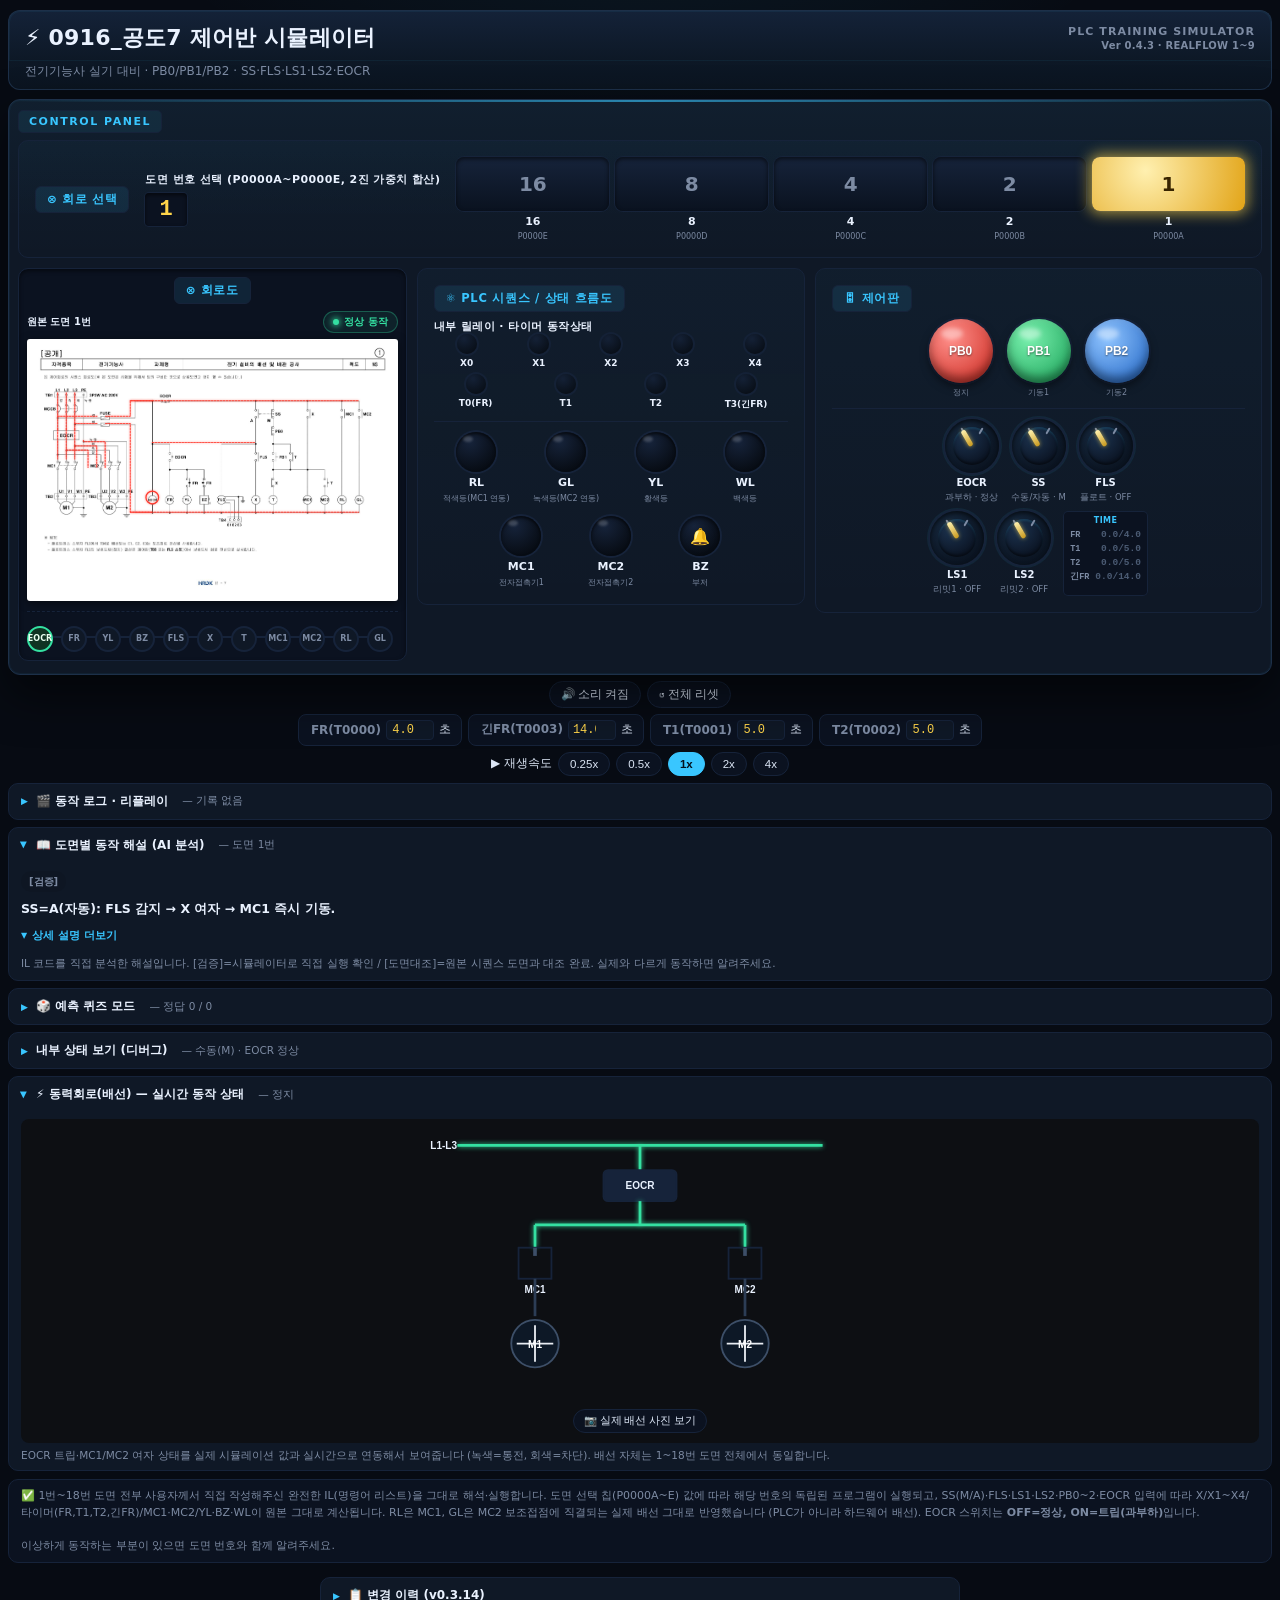
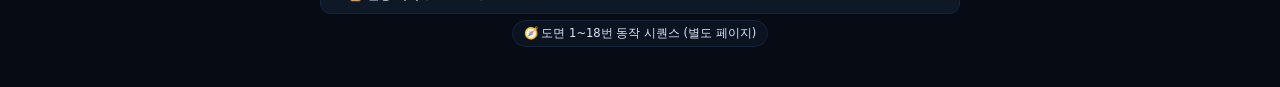
==== index.html @ d1098401 "Add files via upload" ====
<!DOCTYPE html>
<html lang="ko">
<head>
<meta charset="UTF-8">
<meta name="viewport" content="width=device-width, initial-scale=1.0, minimum-scale=0.5, maximum-scale=3, user-scalable=yes">
<title>0916_공도7 PLC 제어반 시뮬레이터</title>
<link rel="stylesheet" href="css/style.css">

</head>
<body>

<div class="header-bar">
<h1>⚡ 0916_공도7 제어반 시뮬레이터
  <span class="hdr-badge-wrap">
    <span class="hdr-badge-title">PLC TRAINING SIMULATOR</span>
    <span class="hdr-badge-ver">Ver 0.4.3 · REALFLOW 1~9</span>
  </span>
</h1>
</div>
<div class="sub">전기기능사 실기 대비 · PB0/PB1/PB2 · SS·FLS·LS1·LS2·EOCR</div>

<div class="board">

  <div class="row">
    <div class="panel-title">CONTROL&nbsp;PANEL</div>
    <div></div>
  </div>

  <div class="board-grid" id="boardGrid">

    <div class="diagram-flex" id="diagramFlex">

      <div class="rail-left" id="railLeft">
        <div class="btn-block" id="btnBlock"></div>

        <div class="rail-right" id="railRight">
          <div class="switch-block" id="switchBlock">
            <div class="switch-row switch-row-center" id="switchRowTop"></div>
            <div class="switch-row" id="switchRowMiddle"></div>
          </div>
        </div>
      </div>

      <div class="diagram-select">
        <div class="diagram-title">
          <span>도면 번호 선택 (P0000A~P0000E, 2진 가중치 합산)</span>
          <span class="diagram-readout" id="diagramReadout">0</span>
        </div>
        <div class="chip-row" id="chipRow"></div>
      </div>

      <div class="diagram-image-wrap" id="diagramImageWrap">
        <div class="diagram-image-title">
          <span id="diagramImageTitle">도면 미리보기</span>
          <span class="run-status-badge" id="runStatusBadge">
            <span class="run-status-dot"></span>정상 동작
          </span>
        </div>
        <div class="diagram-image-stage" id="diagramImageStage">
          <img id="diagramImage" class="diagram-image" alt="선택된 도면 원본" />
          <svg id="diagramOverlay" class="diagram-overlay" viewBox="0 0 1754 1240" preserveAspectRatio="none"></svg>
        </div>
        <div class="diagram-image-empty" id="diagramImageEmpty">도면 번호를 선택하면(1~18) 원본 회로도가 여기 표시됩니다.</div>
        <div class="diagram-live-row" id="diagramLiveRow"></div>
      </div>

    </div>

    <div class="internal-block">
      <div class="diagram-title"><span>내부 릴레이 · 타이머 동작상태</span></div>
      <div class="internal-row" id="relayRow"></div>
      <div class="internal-row" id="timerRow" style="margin-top:6px;"></div>
      <div class="lamp-block" id="lampBlock"></div>
    </div>

  </div>

</div>

<div class="toolbar">
  <button class="tool-btn" id="soundBtn">🔊 소리 켜짐</button>
  <button class="tool-btn" id="resetBtn">↺ 전체 리셋</button>
</div>
<div class="toolbar timer-set-row" style="margin-top:6px;">
  <label class="timer-set-label">
    <span>FR(T0000)</span><input type="number" id="frSetInput" min="0.2" max="99.8" step="0.1" value="4.0">초
  </label>
  <label class="timer-set-label">
    <span>긴FR(T0003)</span><input type="number" id="longFrSetInput" min="0.2" max="99.8" step="0.1" value="14.0">초
  </label>
  <label class="timer-set-label">
    <span>T1(T0001)</span><input type="number" id="t1SetInput" min="0.1" max="99.9" step="0.1" value="5.0">초
  </label>
  <label class="timer-set-label">
    <span>T2(T0002)</span><input type="number" id="t2SetInput" min="0.1" max="99.9" step="0.1" value="5.0">초
  </label>
</div>
<div class="toolbar" style="margin-top:6px;">
  <span style="font-size:12px;display:flex;align-items:center;">▶ 재생속도</span>
  <button class="tool-btn speed-btn" data-speed="0.25">0.25x</button>
  <button class="tool-btn speed-btn" data-speed="0.5">0.5x</button>
  <button class="tool-btn speed-btn active" data-speed="1">1x</button>
  <button class="tool-btn speed-btn" data-speed="2">2x</button>
  <button class="tool-btn speed-btn" data-speed="4">4x</button>
</div>


<details class="status">
  <summary>🎬 동작 로그 · 리플레이<span class="details-summary-state" id="logStateSpan"></span></summary>
  <div style="margin-top:6px;">
    <div id="actionLogList" style="max-height:160px;overflow-y:auto;font-family:monospace;font-size:11px;line-height:1.6;background:rgba(0,0,0,.05);border-radius:6px;padding:6px 8px;"></div>
    <div style="display:flex;gap:8px;margin-top:6px;flex-wrap:wrap;">
      <button class="tool-btn" id="replayBtn">▶ 재생</button>
      <button class="tool-btn" id="clearLogBtn">🗑 로그 지우기</button>
    </div>
    <div style="font-size:10.5px;color:var(--muted);margin-top:6px;">스위치·버튼·도면칩 조작을 시간 순서대로 기록합니다. 전체 리셋 시 자동으로 초기화됩니다.</div>
  </div>
</details>

<details class="status" open>
  <summary>📖 도면별 동작 해설 (AI 분석)<span class="details-summary-state" id="aiStateSpan"></span></summary>
  <div style="margin-top:6px;font-size:12.5px;line-height:1.7;">
    <div id="explainTag" style="display:inline-block;font-size:10px;font-weight:800;padding:2px 8px;border-radius:10px;background:rgba(0,0,0,.08);color:var(--muted);margin-bottom:6px;"></div>
    <div id="explainSummary" style="font-weight:700;color:var(--label);margin-bottom:4px;"></div>
    <details id="explainDetailToggle" style="margin-top:2px;">
      <summary style="cursor:pointer;font-size:11px;color:var(--accent);font-weight:700;">상세 설명 더보기</summary>
      <ul id="explainList" style="margin:6px 0 0;padding-left:18px;"></ul>
    </details>
    <div id="explainEmpty" style="color:var(--muted);">도면 번호를 선택하면(1~18) 해설이 여기 표시됩니다.</div>
    <div style="font-size:10.5px;color:var(--muted);margin-top:6px;">
      IL 코드를 직접 분석한 해설입니다. [검증]=시뮬레이터로 직접 실행 확인 / [도면대조]=원본 시퀀스 도면과 대조 완료. 실제와 다르게 동작하면 알려주세요.
    </div>
  </div>
</details>

<details class="status">
  <summary>🎲 예측 퀴즈 모드<span class="details-summary-state" id="quizStateSpan"></span></summary>
  <div style="margin-top:6px;font-size:12.5px;line-height:1.6;">
    <div id="quizQuestion" style="min-height:40px;">"🎲 새 문제" 버튼을 눌러 시작하세요. (먼저 도면 번호를 선택해주세요)</div>
    <div style="display:flex;gap:8px;margin-top:6px;flex-wrap:wrap;">
      <button class="tool-btn" id="quizAnswerOn" style="display:none;">ON이 된다</button>
      <button class="tool-btn" id="quizAnswerOff" style="display:none;">OFF다</button>
    </div>
    <div id="quizResult" style="margin-top:6px;font-weight:800;"></div>
    <div style="display:flex;justify-content:space-between;align-items:center;margin-top:10px;flex-wrap:wrap;gap:8px;">
      <button class="tool-btn" id="quizNewBtn">🎲 새 문제</button>
      <div id="quizScore" style="font-size:12px;color:var(--muted);">정답 0 / 0</div>
    </div>
    <div style="font-size:10.5px;color:var(--muted);margin-top:6px;">
      정답은 제가 미리 정해두지 않아요 — 예측을 고르면 실제로 그 입력을 조작하고, 실제 IL 로직이 계산한 결과로 그대로 채점합니다.
    </div>
  </div>
</details>

<details class="status">
  <summary>내부 상태 보기 (디버그)<span class="details-summary-state" id="debugStateSpan"></span></summary>
  <div class="status-grid" id="statusGrid"></div>
</details>

<details class="status" open>
  <summary>⚡ 동력회로(배선) — 실시간 동작 상태<span class="details-summary-state" id="powerStateSpan"></span></summary>
  <div style="margin-top:6px;">
    <div style="background:#0d0f13;border-radius:8px;padding:10px 4px;">
      <svg viewBox="0 0 460 300" class="power-circuit-svg" xmlns="http://www.w3.org/2000/svg">
        <line x1="30" y1="18" x2="430" y2="18" class="pc-wire pc-energized" id="pcMain"/>
        <text x="15" y="22" class="pc-lbl" text-anchor="start">L1-L3</text>

        <line x1="230" y1="18" x2="230" y2="45" class="pc-wire pc-energized" id="pcWireToEocr"/>
        <rect x="190" y="45" width="80" height="34" rx="5" class="pc-eocr-box" id="pcEocrBox"/>
        <text x="230" y="66" class="pc-lbl pc-eocr-lbl" id="pcEocrLbl">EOCR</text>

        <line x1="230" y1="79" x2="230" y2="105" class="pc-wire" id="pcWireEocrOut"/>
        <line x1="115" y1="105" x2="345" y2="105" class="pc-wire" id="pcSplitBus"/>
        <line x1="115" y1="105" x2="115" y2="130" class="pc-wire" id="pcMc1Feed"/>
        <line x1="345" y1="105" x2="345" y2="130" class="pc-wire" id="pcMc2Feed"/>

        <g>
          <rect x="97" y="130" class="pc-contact-frame" width="36" height="34"/>
          <line x1="115" y1="130" x2="115" y2="139" class="pc-blade" id="pcMc1Blade"/>
        </g>
        <text x="115" y="180" class="pc-lbl">MC1</text>
        <line x1="115" y1="164" x2="115" y2="205" class="pc-wire" id="pcMc1Out"/>

        <g>
          <rect x="327" y="130" class="pc-contact-frame" width="36" height="34"/>
          <line x1="345" y1="130" x2="345" y2="139" class="pc-blade" id="pcMc2Blade"/>
        </g>
        <text x="345" y="180" class="pc-lbl">MC2</text>
        <line x1="345" y1="164" x2="345" y2="205" class="pc-wire" id="pcMc2Out"/>

        <circle cx="115" cy="235" r="26" class="pc-motor-body" id="pcM1Body"/>
        <g class="pc-motor-fan" id="pcM1Fan" style="transform-origin:115px 235px;">
          <line x1="115" y1="215" x2="115" y2="255" stroke="#e8ecf1" stroke-width="2"/>
          <line x1="95" y1="235" x2="135" y2="235" stroke="#e8ecf1" stroke-width="2"/>
        </g>
        <text x="115" y="240" class="pc-lbl" style="fill:#fff;">M1</text>

        <circle cx="345" cy="235" r="26" class="pc-motor-body" id="pcM2Body"/>
        <g class="pc-motor-fan" id="pcM2Fan" style="transform-origin:345px 235px;">
          <line x1="345" y1="215" x2="345" y2="255" stroke="#e8ecf1" stroke-width="2"/>
          <line x1="325" y1="235" x2="365" y2="235" stroke="#e8ecf1" stroke-width="2"/>
        </g>
        <text x="345" y="240" class="pc-lbl" style="fill:#fff;">M2</text>
      </svg>
      <div style="text-align:center;margin-top:6px;">
        <button class="tool-btn" id="togglePowerPhotoBtn" style="font-size:10.5px;padding:4px 10px;">📷 실제 배선 사진 보기</button>
      </div>
      <div id="powerPhotoWrap" style="display:none;text-align:center;margin-top:10px;">
        <img src="assets/power-photo.jpg" alt="동력회로 참고 이미지" style="max-width:100%;height:auto;border-radius:6px;cursor:zoom-in;" onclick="document.getElementById('lightboxImg').src=this.src;document.getElementById('lightbox').classList.add('open');">
      </div>
    </div>
    <div style="font-size:10.5px;color:var(--muted);margin-top:6px;">EOCR 트립·MC1/MC2 여자 상태를 실제 시뮬레이션 값과 실시간으로 연동해서 보여줍니다 (녹색=통전, 회색=차단). 배선 자체는 1~18번 도면 전체에서 동일합니다.</div>
  </div>
</details>

<div class="note">
  ✅ 1번~18번 도면 전부 사용자께서 직접 작성해주신 완전한 IL(명령어 리스트)을 그대로 해석·실행합니다.
  도면 선택 칩(P0000A~E) 값에 따라 해당 번호의 독립된 프로그램이 실행되고, SS(M/A)·FLS·LS1·LS2·PB0~2·EOCR
  입력에 따라 X/X1~X4/타이머(FR,T1,T2,긴FR)/MC1·MC2/YL·BZ·WL이 원본 그대로 계산됩니다. RL은 MC1, GL은 MC2
  보조접점에 직결되는 실제 배선 그대로 반영했습니다 (PLC가 아니라 하드웨어 배선). EOCR 스위치는 <b>OFF=정상, ON=트립(과부하)</b>입니다.<br><br>
  이상하게 동작하는 부분이 있으면 도면 번호와 함께 알려주세요.
</div>

<details class="status" style="max-width:640px;margin:14px auto 0;">
  <summary>📋 변경 이력 (v0.3.14)</summary>
  <div style="font-size:12px;line-height:1.7;margin-top:6px;">
    <!-- ⚠️ 버전 규칙: 업데이트할 때마다 반드시 0.0.1씩만 증가시킬 것. 0.1.0 단위로 올리지 말 것 (사용자 지정 규칙, 2025-09-18 확정). -->
    <div style="color:var(--muted);font-size:10.5px;margin-bottom:6px;">※ 버전은 업데이트마다 0.0.1씩 증가합니다.</div>
    <b>v0.3.14</b> — 🔧 원본 도면 재대조 수정: 주회로 MC2 3상 입력/출력 좌표를 실제 MC2 주접점 위치로 이동하고 PE를 상선에서 분리. TB1→M1/M2 보호도체(PE)를 항상 표시되는 녹색 오버레이로 추가. 도면 1 보조회로의 잘못된 EOCR 중간 가로 통전 및 A/FLS 장거리 일괄 통전을 제거하고 접점 구간별 표시로 분리<br>
    <b>v0.3.13</b> — 🧭 원본 도면 1번 배선 재대조: FUSE 상·하단 제어전원 경로를 FUSE 전/후 두 구간으로 분리해 원본 배선 형태를 그대로 표시. EOCR 전원측 중간 분기에서 자동(A)·FLS 가지로 이어지는 실제 가로 배선을 추가. 주회로 MC1 위치는 유지하고 MC2 입력 3상 교차배선의 끝점을 MC2 주접점 단자까지 연장하여 짧게 끊겨 보이던 오버레이 수정. 접지선(PE)은 후속 전체 도면 공통 녹색 오버레이 적용을 위한 기준 경로 점검<br>
    <b>v0.3.12</b> — 🔧 원본 도면 기준 통전 표시 재정비: 2~18번 보조회로에서 하단 공통선과 좌측 귀환선을 상시 통전으로 칠하던 처리를 제거하고 실제 부하가 하나 이상 여자될 때만 귀환 전류를 표시하도록 변경. 중간 수평 분기는 양 끝 회로 상태가 모두 성립할 때만 표시하는 보수적 판정을 유지하여 A/M·접점 사이의 비접속 구간으로 빨간선이 번지는 현상을 추가 억제. 원본 JPG 검출 좌표를 그대로 사용하여 검은 배선 중심과 오버레이 정렬 유지<br>
    <b>v0.3.11</b> — 🧭 도면 통전 오버레이 전면 재검토: 1~18번 원본 회로도 JPG의 검은 배선 좌표를 기준으로 주회로·보조회로 오버레이 정렬을 다시 점검하고, 2~18번 보조회로의 중간 수평선을 기존 “구간 안의 출력 하나라도 ON이면 전체 점등” 방식에서 “양 끝 실제 분기 상태가 모두 성립할 때만 점등”하는 방식으로 변경. 이로써 A/M처럼 서로 다른 가지 사이, 열린 접점 너머, 인접 출력 때문에 관계없는 검은선까지 빨갛게 이어지는 현상을 억제. 전류 애니메이션 점선도 원본 검은선 중심을 확인하기 쉽도록 간격 조정<br>
    <b>v0.3.10</b> — ⚡ 도면 통전 오버레이 수정: 2번 도면에서 이미지 선 검출 결과를 출력 상태와 단순 연결하면서 SS의 A(자동)·M(수동) 사이 비통전 구간까지 빨간선이 켜지던 오류 수정. A/M 분리 구간은 도면별 비접속 예외로 처리하여 해당 구간에 전류 애니메이션이 표시되지 않도록 변경<br>
    <b>v0.3.9</b> — 🐛 긴급 버그 수정: v0.3.8에서 DIAGRAM_ROW_LABELS를 스크립트 뒷부분에서 선언해, 도면 선택 시 "Cannot access before initialization" 오류로 전체 렌더 루프가 멈춰 스위치·버튼을 눌러도 화면이 전혀 안 바뀌던 문제 수정(선언 위치를 앞으로 이동). 실제 헤드리스 크롬으로 클릭까지 재현해 정상 동작 확인 완료. 실시간 상태 행에 전선처럼 이어지는 연결선 추가<br>
    <b>v0.3.8</b> — 원본 도면 이미지 바로 아래에 그 도면의 하단 라벨(EOCR·FR·YL·BZ·MC1... 등) 순서 그대로 실시간 상태 동그라미 행 추가(18개 도면 전부 직접 열어서 라벨 순서 확인 후 반영). 아울러 사용자가 주신 원본 IL 전체(678줄)를 자동 파싱해 저장된 데이터와 대조 검증 완료(16개 도면 100% 일치, 4·7번은 이전에 고친 자기리셋 버그 수정이 유지되고 있음을 확인)<br>
    <b>v0.3.7</b> — 🎲 예측 퀴즈 모드 추가: 정답을 미리 정해두지 않고, 예측을 고르면 실제로 그 입력을 조작해서 IL 로직이 계산한 결과 그대로 채점<br>
    <b>v0.3.6</b> — 동작 로그·리플레이 기능 추가(조작 이력 기록 후 그대로 재생), 재생속도 조절(0.25x~4x) 추가, EOCR 트립·MC1/MC2 여자 상태와 실시간 연동되는 동력회로 SVG 애니메이션 추가(실제 배선 사진도 토글로 확인 가능), 도면별 동작 해설(AI가 IL 코드를 분석) 추가, FR/T1/T2 설정값·소리 설정을 새로고침해도 유지되도록 저장(전체 리셋으로는 초기화되지 않음)<br>
    <b>v0.3.5</b> — 사용자가 제공한 도면 1~18번 원본 회로도(A4 스캔본)를 패널 내장, 도면 번호 선택 시 해당 원본 이미지가 자동으로 표시됨(클릭 시 확대보기) · EOCR 스위치 옆에 T0~T3 타이머 경과/설정 시간 미니 표시판 추가 · 스위치 배치를 윗줄(EOCR·SS·FLS)/아랫줄(LS1·LS2) 2단으로 재배치<br>
    <b>v0.3.4</b> — 내부 릴레이(X0~X4)·타이머(T0~T3) 동작상태 표시등 추가 (전원 인가(코일 여자) 시 초록/주황 점등)<br>
    <b>v0.3.3</b> — 사용자 수정본 반영: 3번(트립조건 반전 오타)·4·7번(자기리셋이 엉뚱한 타이머를 보던 문제)·13번(LS2+PB1 자기유지 안 되던 버그)·15번(WL 출력 누락)·17번(PB0 누락) 수정, 16번은 순시접점 대신 한시접점으로 확정<br>
    <b>v0.3.2</b> — FR/긴FR 자기 리셋(반복) 구문 누락 수정 → 1번 등 트립 경보가 한 번만 울리고 멈추던 문제 해결, 이제 트립 지속 시 계속 반복 점멸<br>
    <b>v0.3.1</b> — 1~18번 도면 전체를 사용자가 직접 작성한 완전한 IL로 전면 재구성 (기존의 복잡한 이중 구조를 걷어내고 18개 독립 프로그램으로 통일, 16번 도면 순시/한시 접점 구분 반영)<br>
    <b>v0.2.4</b> — 부저(BZ)가 짧게 한 번만 삑 하던 걸, 켜져 있는 동안 계속 울리는 지속음으로 변경<br>
    <b>v0.2.3</b> — 모든 효과음을 필터링된 노이즈 기반으로 재설계 (사인/사각파 삑삑거림 → 자연스러운 클릭·철컥·통 소리)<br>
    <b>v0.2.2</b> — PB0·PB1·PB2 버튼 눌림 소리, 도면 선택 칩 클릭 소리 추가<br>
    <b>v0.2.1</b> — 셀렉터 스위치 5개에 딸깍 소리, MC1·MC2에 전자접촉기 철컥 소리 추가<br>
    <b>v0.2.0</b> — 디자인 전면 개편: 실제 산업용 제어반 느낌(브러시드 메탈 외장, 코너 리벳, 크롬 스위치, 3D 눌림 버튼, 유리 렌즈 램프)으로 변경<br>
    <b>v0.1.9</b> — 패널 내장 시퀀스 섹션을 제거하고, 별도 페이지로 연결하는 링크 버튼으로 교체<br>
    <b>v0.1.8</b> — 실제 도면 사진(2~11,14,15번) 대조하여 동작 시퀀스 문서 업데이트 (MC1·MC2 상호 인터록 반영)<br>
    <b>v0.1.7</b> — 도면 1~18번 동작 시퀀스 설명을 패널 하단 접이식 섹션으로 삽입<br>
    <b>v0.1.6</b> — 하단 변경 이력(버전) 접이식 섹션 추가<br>
    <b>v0.1.5</b> — 17·18번 도면 PB0(정지) 미반영 버그 수정 (LS1/LS2 자기유지 중에도 PB0 눌러도 안 끊기던 문제)<br>
    <b>v0.1.4</b> — PB0·PB1·PB2 버튼을 누르고 있어야 ON인 모멘터리 방식 → 한 번 누르면 ON, 다시 누르면 OFF인 토글 방식으로 변경<br>
    <b>v0.1.3</b> — FR(T0000) 전체주기 사용자 설정 기능 추가 (입력한 값을 자동으로 반/반 분배, 홀수 초도 정확히 반씩)<br>
    <b>v0.1.2</b> — T1(T0001)·T2(T0002) 설정시간(초) 사용자 입력 기능 추가<br>
    <b>v0.1.1</b> — 18번 도면에 WL = T1 OR T2(한시, 병렬구조) 추가<br>
    <b>v0.1.0</b> — 도면 번호 선택기 유효 표시 범위를 1~15 → 1~18로 확장<br>
    <b>v0.0.9</b> — 12·13·16·17·18번 도면 신규 추가, MPUSH/MLOAD/MPOP(분기점 저장·재사용) 명령어 지원, 12·13번 WL을 순시(타이머 동작 중 즉시 ON)로 수정<br>
    <b>v0.0.8</b> — AND&gt;/AND&gt;= 비교식이 "구간(하한~상한) 비교"였음을 발견, 범위 비교 방식으로 전면 수정 → BZ/YL이 겹치지 않고 정확히 번갈아 점등<br>
    <b>v0.0.7</b> — FR/긴FR 비교식을 절반-프리셋 기준으로 임시 수정 (리셋 순간만 반짝이던 문제 완화, v0.0.8에서 근본 수정)<br>
    <b>v0.0.6</b> — 원본 IL이 타이머를 물리주소(T0000)와 태그명(FR)으로 혼용 참조하던 버그 발견 및 별칭(alias) 처리로 수정<br>
    <b>v0.0.5</b> — 추측 로직을 걷어내고 실제 XG5000 명령어(IL, plc.txt) 1281줄을 그대로 해석·실행하는 인터프리터로 전면 교체<br>
    <b>v0.0.4</b> — EOCR 트립 시 근거 없이 넣었던 RL/BZ 강제 점등 로직 제거 (실제로는 전원 차단처럼 전체 소자)<br>
    <b>v0.0.3</b> — SS를 M(수동)/A(자동)으로 반영, 전기기능사 표준 SS·FLS·FR 교번운전 회로 참고해 자동/수동 시퀀스 구현<br>
    <b>v0.0.2</b> — 도면 번호 선택 칩(P0000A~E, 2진 가중치 십육·팔·사·이·일) 추가<br>
    <b>v0.0.1</b> — 최초 버전: 셀렉터 스위치 5개(SS·FLS·LS1·LS2·EOCR), PB버튼 3개, 램프(RL·GL·YL·WL·BZ·MC1·MC2) 기본 패널 구성
  </div>
</details>

<div class="toolbar" style="margin-top:6px;">
  <a href="https://claude.ai/artifact/GGK2g6zE1HTEvP7VJaeW62" target="_blank" class="tool-btn" style="text-decoration:none;">🧭 도면 1~18번 동작 시퀀스 (별도 페이지)</a>
</div>

<div class="lightbox" id="lightbox">
  <img id="lightboxImg" src="" alt="도면 확대보기">
</div>

<script src="js/plc-data.js"></script>
<script src="js/diagram-images.js"></script>
<script src="js/simulator.js"></script>
</body>
</html>
---- css/style.css ----
:root{
    --bg:#070b13;
    --page-fg:#dce6f5;
    --panel:#0f1826;
    --panel-2:#0b1220;
    --border:#1d3049;
    --border-soft:#16233a;
    --accent:#39c6ff;
    --accent-2:#22d3ee;
    --accent-dim:#1b4a63;
    --yellow:#ffd54a;
    --green:#34e0a1;
    --red:#ff5d6c;
    --blue:#5aa9ff;
    --amber:#ffb454;
    --muted:#7d8ba3;
    --label:#eaf2ff;
    --card-fg:#dce6f5;
    --glow:rgba(57,198,255,.35);
  }
  @media (prefers-color-scheme: light){
    :root:not([data-theme="dark"]){
      /* still dark HUD even in light system mode, this UI is inherently dark */
    }
  }
  *{box-sizing:border-box;}
  html{ overflow-x:hidden; }
  body{
    overflow-x:hidden;
    max-width:100vw;
    margin:0;
    background:
      radial-gradient(ellipse 900px 500px at 50% -10%, rgba(57,198,255,.10), transparent 60%),
      var(--bg);
    color:var(--page-fg);
    font-family:"Segoe UI","Pretendard","Malgun Gothic",system-ui,sans-serif;
    padding:10px 8px 40px;
  }
  h1{
    font-size:22px;
    text-align:left;
    margin:0;
    font-weight:800;
    color:var(--label);
    letter-spacing:.01em;
    display:flex;
    align-items:center;
    gap:10px;
  }
  h1 .hdr-badge-wrap{
    margin-left:auto;
    text-align:right;
    display:flex;
    flex-direction:column;
    align-items:flex-end;
    gap:2px;
  }
  h1 .hdr-badge-title{
    font-size:11px; font-weight:800; letter-spacing:.1em; color:var(--muted);
  }
  h1 .hdr-badge-ver{ font-size:10px; color:var(--muted); }
  h1 .hdr-badge-status{
    font-size:10.5px; font-weight:800; color:var(--green); display:flex; align-items:center; gap:5px;
  }
  h1 .hdr-badge-status::before{
    content:""; width:7px; height:7px; border-radius:50%; background:var(--green);
    box-shadow:0 0 6px 1px rgba(52,224,161,.9);
    display:inline-block;
  }
  .header-bar{
    max-width:1500px;
    margin:0 auto;
    background:linear-gradient(180deg, #142238, #0d1826);
    border:1px solid var(--border);
    border-bottom:none;
    border-radius:12px 12px 0 0;
    padding:12px 16px 8px;
    box-shadow:0 0 0 1px rgba(57,198,255,.06) inset;
  }
  @media (max-width:600px){
    h1{ font-size:15px; gap:6px; flex-wrap:wrap; }
    .header-bar{ padding:8px 10px 6px; }
    h1 .hdr-badge-title{ font-size:9px; }
    h1 .hdr-badge-ver{ font-size:8.5px; }
  }
  .sub{
    text-align:left;
    color:var(--muted);
    font-size:12px;
    margin:0 auto 9px;
    max-width:1500px;
    background:linear-gradient(180deg, #0d1826, #0b1420);
    border:1px solid var(--border);
    border-top:none;
    border-radius:0 0 12px 12px;
    padding:2px 16px 9px;
  }
  /* ---------- Outer board (HUD frame) ---------- */
  .board{
    max-width:1500px;
    margin:0 auto;
    background:
      linear-gradient(180deg, rgba(57,198,255,.04), transparent 120px),
      var(--panel);
    border:1px solid var(--border);
    border-radius:12px;
    box-shadow:
      0 20px 45px rgba(0,0,0,.55),
      0 0 0 1px rgba(57,198,255,.05) inset;
    padding:10px 9px 13px;
    position:relative;
    overflow:hidden;
  }
  .board::before{
    content:"";
    position:absolute; left:0; right:0; top:0; height:2px;
    background:linear-gradient(90deg, transparent, var(--accent), transparent);
    opacity:.6;
  }
  .row{
    display:flex;
    justify-content:space-between;
    align-items:flex-start;
    gap:8px;
    position:relative;
    z-index:1;
    margin-bottom:7px;
  }
  .panel-title{
    color:var(--accent);
    font-size:11px;
    font-weight:800;
    letter-spacing:.14em;
    padding:4px 10px;
    background:rgba(57,198,255,.08);
    border:1px solid var(--border-soft);
    border-radius:5px;
  }
  /* ---------- 3-column HUD grid ---------- */
  .board-grid{
    display:grid;
    grid-template-columns: 1fr 1fr 1.15fr;
    gap:10px;
    align-items:start;
    position:relative; z-index:1;
  }
  .diagram-flex{
    display:contents;
  }
  /* display:contents 안의 자식은 브라우저에 따라 board-grid의 align-items:start를
     제대로 상속받지 못하고 stretch되는 버그가 있어 개별적으로 명시함 */
  .rail-left, .diagram-select, .diagram-image-wrap, .internal-block{
    align-self:start;
  }
  .diagram-select{ grid-column:1 / -1; grid-row:1; min-width:0; }
  .diagram-image-wrap{ grid-column:1; grid-row:2; }
  .internal-block{ grid-column:2; grid-row:2; }
  .rail-left{ grid-column:3; grid-row:2; }
  /* rail-right·lamp-block은 이제 rail-left 안에 중첩되어 별도 grid 배치가 필요 없음 */

  .diagram-select::before,
  .internal-block::before,
  .rail-left::before,
  .diagram-image-wrap::before{
    display:inline-block;
    font-size:11.5px; font-weight:800; letter-spacing:.06em;
    color:var(--accent);
    margin-bottom:7px;
    padding:5px 11px;
    border-radius:6px;
    background:rgba(57,198,255,.10);
    border:1px solid var(--border-soft);
  }
  .diagram-select::before{ content:"⊗  회로 선택"; }
  .diagram-image-wrap::before{ content:"⊗  회로도"; }
  .internal-block::before{ content:"⚛  PLC 시퀀스 / 상태 흐름도"; }
  .rail-left::before{ content:"🎛  제어판"; }


  /* ---------- Cards ---------- */
  .diagram-select, .internal-block, .rail-left,
  .diagram-image-wrap, .lamp-block{
    min-width:0;
  }
  .diagram-select, .internal-block, .rail-left{
    background:linear-gradient(180deg, rgba(57,198,255,.03), transparent);
    border:1px solid var(--border-soft);
    border-radius:10px;
    padding:8px;
  }
  .rail-right{ margin-top:10px; padding-top:10px; border-top:1px solid var(--border-soft); min-width:0; }

  /* ---------- Selector switches ---------- */
  .switch-block{
    display:flex;
    flex-direction:column;
    gap:7px;
  }
  .switch-row{
    display:flex;
    justify-content:center;
    gap:11px;
    flex-wrap:wrap;
  }
  .switch-row-center{ justify-content:center; }
  .switch-unit{
    display:flex; flex-direction:column; align-items:center; gap:4px;
    width:56px;
  }
  .switch-knob-wrap{
    width:48px; height:48px;
    border-radius:50%;
    background:radial-gradient(circle at 35% 30%, #16283e, #0a1320 75%);
    box-shadow:
      0 0 0 2px var(--border-soft),
      0 0 0 3px rgba(57,198,255,.08),
      inset 0 2px 4px rgba(0,0,0,.6);
    display:flex; align-items:center; justify-content:center;
    cursor:pointer;
    position:relative;
    touch-action:manipulation;
    user-select:none;
    transition:box-shadow .15s;
  }
  .switch-knob-wrap::before{
    content:"";
    position:absolute; inset:8px;
    border-radius:50%;
    background:radial-gradient(circle at 35% 28%, #1c3350, #0c1626 70%);
    box-shadow:inset 0 -2px 3px rgba(0,0,0,.5), inset 0 2px 2px rgba(57,198,255,.15);
  }
  .switch-tick{
    position:absolute;
    width:2px; height:7px;
    background:var(--muted);
    border-radius:1px;
    z-index:2;
  }
  .tick-off{ transform: rotate(-30deg) translateY(-18px); }
  .tick-on{ transform: rotate(30deg) translateY(-18px); }
  .switch-lever{
    width:5px; height:18px;
    background:linear-gradient(#fff2b0,#c99a1e);
    border-radius:3px;
    transform-origin:bottom center;
    transform:translateY(-9px) rotate(-30deg);
    transition:transform .15s ease, background .15s;
    box-shadow:0 0 4px rgba(255,213,74,.6);
    position:relative; z-index:3;
  }
  .switch-unit[data-on="true"] .switch-lever{
    transform:translateY(-9px) rotate(30deg);
    background:linear-gradient(#baffe0,#22d3a1);
    box-shadow:0 0 8px rgba(52,224,161,.8);
  }
  .switch-unit[data-on="true"] .switch-knob-wrap{
    box-shadow:
      0 0 0 2px var(--border-soft),
      0 0 14px 2px rgba(52,224,161,.55),
      inset 0 2px 4px rgba(0,0,0,.6);
  }
  .switch-label{ font-size:10px; font-weight:800; color:var(--label); }
  .switch-state{ font-size:8.5px; color:var(--muted); text-align:center; }

  /* ---------- Timer mini panel ---------- */
  .timer-mini-panel{
    display:flex; flex-direction:column; gap:3px;
    background:var(--panel-2); border-radius:5px; padding:5px 7px 6px;
    box-shadow:inset 0 0 0 1px var(--border-soft);
    min-width:70px;
  }
  .timer-mini-title{
    font-size:8px; font-weight:800; letter-spacing:.05em;
    color:var(--accent);
    text-align:center; margin-bottom:1px;
  }
  .timer-mini-row{
    display:flex; justify-content:space-between; align-items:baseline; gap:6px;
    font-family:"Consolas",monospace; font-size:9.5px; font-weight:800;
    color:#4b5b73;
  }
  .timer-mini-row .tm-label{ color:var(--muted); font-family:inherit; font-weight:800; font-size:8.5px; }
  .timer-mini-row .tm-val{ color:inherit; }
  .timer-mini-row.active{ color:var(--yellow); }
  .timer-mini-row.active .tm-label{ color:var(--label); }

  /* ---------- Lamps ---------- */
  .lamp-block{
    display:flex;
    flex-wrap:wrap;
    justify-content:center;
    gap:12px 6px;
    margin-top:10px;
    padding-top:10px;
    border-top:1px solid var(--border-soft);
  }
  .lamp-unit{ display:flex; flex-direction:column; align-items:center; gap:4px; flex:0 0 calc(25% - 5px); min-width:44px; }
  .lamp{
    width:34px; height:34px;
    border-radius:50%;
    background:radial-gradient(circle at 35% 25%, #16233a, #070c14 75%);
    box-shadow:
      0 0 0 2px var(--border-soft),
      inset 0 2px 3px rgba(0,0,0,.6);
    transition:all .12s ease;
    position:relative;
  }
  .lamp::after{
    content:"";
    position:absolute; top:4px; left:7px; width:10px; height:6px;
    border-radius:50%;
    background:rgba(255,255,255,.5);
    filter:blur(1px);
    opacity:.35;
    transition:opacity .12s;
  }
  .lamp.on::after{ opacity:1; }
  .lamp.red.on{ background:radial-gradient(circle at 35% 30%,#ff9a94,#d5261a); box-shadow:0 0 13px 3px rgba(255,71,71,.6), 0 0 0 2px var(--border-soft);}
  .lamp.green.on{ background:radial-gradient(circle at 35% 30%,#a4ffca,#12a35a); box-shadow:0 0 13px 3px rgba(52,224,161,.6), 0 0 0 2px var(--border-soft);}
  .lamp.yellow.on{ background:radial-gradient(circle at 35% 30%,#fff2a8,#d1a010); box-shadow:0 0 13px 3px rgba(255,213,74,.65), 0 0 0 2px var(--border-soft);}
  .lamp.white.on{ background:radial-gradient(circle at 35% 30%,#ffffff,#c9d6e6); box-shadow:0 0 13px 3px rgba(255,255,255,.6), 0 0 0 2px var(--border-soft);}
  .lamp.blue.on{ background:radial-gradient(circle at 35% 30%,#b7dcff,#1560c9); box-shadow:0 0 13px 3px rgba(90,169,255,.6), 0 0 0 2px var(--border-soft);}
  .lamp.amber.on{ background:radial-gradient(circle at 35% 30%,#ffd58a,#d97a12); box-shadow:0 0 13px 3px rgba(255,180,84,.6), 0 0 0 2px var(--border-soft);}
  .lamp-name{ font-size:10px; font-weight:800; color:var(--label); }
  .lamp-desc{ font-size:8px; color:var(--muted); text-align:center; }

  /* buzzer icon */
  .buzzer{
    width:34px;height:34px;border-radius:50%;
    display:flex;align-items:center;justify-content:center;
    background:radial-gradient(circle at 35% 25%, #16233a, #070c14 75%);
    box-shadow:0 0 0 2px var(--border-soft), inset 0 2px 4px rgba(0,0,0,.6);
    font-size:16px; transition:all .12s;
  }
  .buzzer.on{
    background:radial-gradient(circle at 35% 30%,#ffd58a,#d97a12);
    box-shadow:0 0 13px 3px rgba(255,180,84,.65), 0 0 0 2px var(--border-soft);
    animation:pulse .3s infinite alternate;
  }
  @keyframes pulse{ from{transform:scale(1);} to{transform:scale(1.08);} }

  /* ---------- Buttons ---------- */
  .btn-block{
    display:flex;
    justify-content:center;
    gap:14px;
    flex-wrap:wrap;
  }
  .btn-unit{ display:flex; flex-direction:column; align-items:center; gap:4px; }
  .pbtn{
    width:54px;height:54px;border-radius:50%;
    border:none;
    cursor:pointer;
    touch-action:manipulation;
    background-color:#16233a;
    box-shadow:
      0 4px 8px rgba(0,0,0,.5),
      0 0 0 2px var(--border-soft),
      inset 0 3px 5px rgba(255,255,255,.08),
      inset 0 -6px 8px rgba(0,0,0,.4);
    transition:transform .05s, box-shadow .05s;
    font-weight:800; color:#fff; font-size:11px;
    text-shadow:0 1px 2px rgba(0,0,0,.5);
    position:relative;
  }
  .pbtn::after{
    content:"";
    position:absolute; top:14%; left:20%; width:34%; height:18%;
    border-radius:50%;
    background:rgba(255,255,255,.4);
    filter:blur(2px);
    pointer-events:none;
  }
  .pbtn:active, .pbtn.pressed{
    transform:translateY(3px);
    box-shadow:
      0 2px 3px rgba(0,0,0,.5),
      0 0 0 2px var(--border-soft),
      inset 0 3px 6px rgba(0,0,0,.5);
  }
  .pbtn.pb0{ background-image:radial-gradient(circle at 35% 30%,#ff8f8a,#c8241a); }
  .pbtn.pb1{ background-image:radial-gradient(circle at 35% 30%,#79f0ae,#149c52); }
  .pbtn.pb2{ background-image:radial-gradient(circle at 35% 30%,#8fc4ff,#1a5fc0); }
  .btn-label{ font-size:10px; font-weight:800; color:var(--label); }
  .btn-desc{ font-size:8px; color:var(--muted); }

  /* status / debug */
  details.status{
    max-width:1500px; margin:7px auto 0;
    background:var(--panel); color:var(--card-fg);
    border:1px solid var(--border-soft);
    border-radius:10px; padding:7px 12px;
    font-size:12px;
  }
  details.status summary{
    cursor:pointer; font-weight:700; color:var(--label);
    list-style:none; display:flex; align-items:center; gap:8px;
    padding:2px 0;
  }
  details.status summary::-webkit-details-marker{ display:none; }
  details.status summary::before{
    content:"▶";
    font-size:9px; color:var(--accent);
    transition:transform .18s ease;
    display:inline-block;
  }
  details.status[open] summary::before{ transform:rotate(90deg); }
  details.status[open] summary{ margin-bottom:2px; }
  #explainDetailToggle > summary{
    list-style:none; display:inline-flex; align-items:center; gap:5px;
  }
  #explainDetailToggle > summary::-webkit-details-marker{ display:none; }
  #explainDetailToggle > summary::before{
    content:"▶"; font-size:8px; transition:transform .18s ease; display:inline-block;
  }
  #explainDetailToggle[open] > summary::before{ transform:rotate(90deg); }
  .status-grid{
    display:grid; grid-template-columns:repeat(2,1fr);
    gap:4px 12px; margin-top:6px;
  }
  .status-grid div{ display:flex; justify-content:space-between; font-family:"Consolas",monospace; font-size:11px; color:var(--card-fg);}
  .toolbar{
    max-width:1500px;margin:6px auto 0;display:flex;justify-content:center;gap:6px;flex-wrap:wrap;
  }
  .tool-btn{
    font-size:11.5px; padding:5px 11px; border-radius:20px; border:1px solid var(--border-soft);
    background:var(--panel-2); color:var(--page-fg); cursor:pointer;
  }
  .speed-btn.active{
    background:var(--accent); color:#04101c; border-color:var(--accent); font-weight:800;
  }
  .board.replaying .switch-unit, .board.replaying .pbtn, .board.replaying .chip{
    pointer-events:none; opacity:.55;
  }
  details.status > .details-content{
    display:block;
    overflow:hidden;
    max-height:0;
    opacity:0;
    transition:max-height .28s ease, opacity .2s ease, margin-top .28s ease;
  }
  details.status[open] > .details-content{
    max-height:4000px;
    opacity:1;
    margin-top:8px;
  }
  .details-summary-state{
    margin-left:6px; font-weight:400; color:var(--muted); font-size:10.5px;
  }
  .note{
    max-width:1500px;margin:8px auto 0;font-size:11px;color:var(--muted);line-height:1.5;text-align:left;
    background:var(--panel-2); border:1px solid var(--border-soft); border-radius:10px; padding:8px 12px;
  }
  .timer-set-row{ row-gap:8px; }
  .timer-set-label{
    font-size:11.5px; display:inline-flex; align-items:center; gap:5px;
    background:var(--panel-2); border:1px solid var(--border-soft);
    border-radius:8px; padding:5px 10px 5px 12px; color:var(--page-fg);
  }
  .timer-set-label span{ font-weight:700; color:var(--muted); white-space:nowrap; }
  .timer-set-label input{
    width:48px; text-align:right; font-family:"Consolas",monospace; font-size:12px;
    background:var(--panel); border:1px solid var(--border-soft); border-radius:4px;
    color:var(--yellow); padding:2px 4px;
  }
  @media (min-width:901px){
    .timer-set-label{ font-size:12px; }
  }
  /* ---------- 도면 번호 선택 (binary weighted) — top of 회로도 column ---------- */
  .diagram-block{
    position:relative; z-index:1;
  }
  .diagram-block-main{
    margin-top:0;
  }
  .diagram-title{
    color:var(--label);
    font-size:11px; font-weight:800; letter-spacing:.04em;
    margin-bottom:6px; display:flex; justify-content:space-between; align-items:baseline;
  }
  .diagram-readout{
    font-family:"Consolas",monospace; font-size:18px; font-weight:800; color:var(--yellow);
    background:var(--panel-2); padding:2px 10px; border-radius:4px;
    box-shadow:inset 0 2px 4px rgba(0,0,0,.6), 0 0 0 1px var(--border-soft);
  }
  .diagram-readout.invalid{ color:var(--red); }
  .chip-row{ display:flex; justify-content:space-between; gap:6px; flex-wrap:wrap; margin-bottom:7px; }
  .chip-unit{ display:flex; flex-direction:column; align-items:center; gap:4px; flex:1; min-width:50px; }
  .chip{
    width:100%; height:38px; border-radius:5px;
    background:linear-gradient(180deg,#16233a,#0a121f);
    box-shadow:inset 0 2px 4px rgba(0,0,0,.6), 0 0 0 1px var(--border-soft);
    display:flex; align-items:center; justify-content:center;
    font-weight:800; font-size:14px; color:var(--muted);
    cursor:pointer; user-select:none; touch-action:manipulation;
    transition:all .1s;
  }
  .chip.on{
    background:radial-gradient(circle at 35% 25%, #fff0b0, #e2a417);
    color:#382400;
    box-shadow:0 0 14px 3px rgba(255,213,74,.6), 0 0 0 1px var(--border-soft);
  }
  .chip-name{ font-size:9.5px; font-weight:800; color:var(--label); }
  .chip-addr{ font-size:8px; color:var(--muted); }
  /* ---------- 실시간 동력회로 SVG ---------- */
  .pc-wire{ stroke:#2c3d55; stroke-width:3; fill:none; transition:stroke .2s; }
  .pc-wire.pc-energized{ stroke:var(--green); filter:drop-shadow(0 0 3px var(--green)); }
  .pc-blade{ stroke:#3d4f68; stroke-width:4; transition:all .15s ease; }
  .pc-blade.pc-closed{ stroke:var(--green); filter:drop-shadow(0 0 3px var(--green)); }
  .pc-contact-frame{ stroke:var(--border-soft); stroke-width:2; fill:none; }
  .pc-motor-body{ fill:#0d1826; stroke:#3d4f68; stroke-width:2; transition:fill .2s, stroke .2s; }
  .pc-motor-body.pc-energized{ fill:#0f3322; stroke:var(--green); }
  .pc-motor-fan.pc-spinning{ animation:pc-spin .6s linear infinite; }
  @keyframes pc-spin{ to{ transform:rotate(360deg); } }
  .pc-lbl{ font:11px sans-serif; fill:var(--label); text-anchor:middle; font-weight:700; }
  .pc-eocr-box{ fill:#16233a; stroke:var(--border-soft); stroke-width:2; transition:fill .2s, stroke .2s; }
  .pc-eocr-box.pc-tripped{ fill:#4a1620; stroke:var(--red); }
  .pc-eocr-lbl.pc-tripped{ fill:#ff9a94; }
  /* ---------- 원본 도면 이미지 뷰어 ---------- */
  .diagram-image-wrap{
    background:var(--panel-2);
    border:1px solid var(--border-soft);
    border-radius:10px;
    padding:8px;
    box-shadow:inset 0 2px 4px rgba(0,0,0,.5);
    text-align:center;
  }
  .diagram-image-title{
    font-size:10px; font-weight:800; color:var(--label);
    margin-bottom:6px; text-align:left;
    display:flex; align-items:center; justify-content:space-between; gap:8px; flex-wrap:wrap;
  }
  .run-status-badge{
    display:inline-flex; align-items:center; gap:5px;
    font-size:10px; font-weight:800; color:var(--green);
    background:rgba(52,224,161,.08);
    border:1px solid rgba(52,224,161,.3);
    border-radius:20px;
    padding:3px 9px;
  }
  .run-status-dot{
    width:6px; height:6px; border-radius:50%; background:var(--green);
    box-shadow:0 0 6px 1px rgba(52,224,161,.9);
    display:inline-block;
  }
  .power-circuit-svg{ width:100%; max-width:420px; display:block; margin:0 auto; transition:max-width .2s ease; }
  .run-status-badge.trip{
    color:var(--red);
    background:rgba(255,93,108,.1);
    border-color:rgba(255,93,108,.4);
  }
  .run-status-badge.trip .run-status-dot{
    background:var(--red);
    box-shadow:0 0 6px 1px rgba(255,93,108,.9);
    animation:pulse .4s infinite alternate;
  }
  .diagram-image-stage{ position:relative; display:inline-block; max-width:100%; }
  .diagram-image{
    display:none;
    max-width:100%; height:auto; vertical-align:top;
    border-radius:3px;
    background:#fff;
    cursor:zoom-in;
    box-shadow:0 2px 8px rgba(0,0,0,.5);
  }
  .diagram-image.show{ display:inline-block; }
  .diagram-overlay{
    position:absolute; inset:0; width:100%; height:100%;
    pointer-events:none; display:none;
  }
  .diagram-overlay.show{ display:block; }
  .diagram-overlay .rail{ stroke:#c9ccd1; stroke-width:5; opacity:0; }
  .diagram-overlay .rail.on{
     stroke:#ff3b30; stroke-width:3; opacity:.9; 
     stroke-dasharray:8 6; animation:dOverlayFlow .65s linear infinite;
     filter:
        drop-shadow(0 0 2px rgba(255,59,48,.9)) 
        drop-shadow(0 0 5px rgba(255,59,48,.45));
    }
  .diagram-overlay .wire{ fill:none; stroke:#ff3b30; stroke-width:3; stroke-linecap:round; opacity:0; }
  .diagram-overlay .wire.on{
    opacity:1;

    /* 짧은 전류 입자 */
    stroke-dasharray:8 6;

    /* 실제 흐르는 느낌 */
    animation:dOverlayFlow .65s linear infinite;

    /* 약한 발광 */
    filter:
        drop-shadow(0 0 2px rgba(255,59,48,.95)) 
        drop-shadow(0 0 5px rgba(255,59,48,.55));
  }
  @keyframes dOverlayFlow{ from{stroke-dashoffset:0;} to{stroke-dashoffset:-20;} }
  .diagram-overlay .coil-ring{ fill:none; stroke:#c9ccd1; stroke-width:0; opacity:0; }
  .diagram-overlay .coil-ring.on{ stroke:#ff3b30; stroke-width:6; opacity:1; filter: drop-shadow(0 0 6px rgba(255,59,48,.55)); }
  .diagram-overlay .fr-contact{ stroke:#9aa1ab; stroke-width:4; stroke-linecap:round; opacity:.55; }
  .diagram-overlay .fr-contact.on{ stroke:#ff3b30; stroke-width:6; opacity:1; filter: drop-shadow(0 0 6px rgba(255,59,48,.55)); }
  .diagram-image-empty{
    font-size:11px; color:var(--muted); padding:18px 8px;
  }
  .diagram-image-empty.hide{ display:none; }
  .diagram-live-row{
    display:none;
    margin-top:10px; padding-top:10px;
    border-top:1px dashed var(--border-soft);
    overflow-x:auto; white-space:nowrap;
    -webkit-overflow-scrolling:touch;
  }
  .diagram-live-row.show{ display:flex; gap:8px; position:relative; padding-top:14px; }
  .diagram-live-row.show::before{
    content:''; position:absolute; left:14px; right:14px; top:24px; height:2px;
    background:var(--border-soft); z-index:0;
  }
  .dlr-unit{ display:inline-flex; flex-direction:column; align-items:center; gap:4px; flex:0 0 auto; position:relative; z-index:1; }
  .dlr-dot{
    width:26px; height:26px; border-radius:50%;
    border:2px solid var(--border-soft); background:var(--panel);
    display:flex; align-items:center; justify-content:center;
    font-size:8px; font-weight:800; color:var(--muted);
    transition:all .2s;
  }
  .dlr-dot.on{ border-color:var(--green); background:#0f3322; color:#eafff0; }
  .dlr-dot.trip{ border-color:var(--red); background:#4a1620; color:#ffd9d4; }
  .dlr-label{ font-size:8px; color:var(--muted); font-weight:700; }
  /* 확대보기 라이트박스 */
  .lightbox{
    display:none;
    position:fixed; inset:0; z-index:999;
    background:rgba(0,0,0,.88);
    align-items:center; justify-content:center;
    padding:16px;
    cursor:zoom-out;
  }
  .lightbox.open{ display:flex; }
  .lightbox img{
    max-width:100%; max-height:100%;
    border-radius:4px;
    box-shadow:0 10px 40px rgba(0,0,0,.6);
  }
  /* ---------- 내부 릴레이/타이머 표시등 ---------- */
  .internal-row{ display:flex; justify-content:space-between; gap:6px; flex-wrap:wrap; }
  .relay-unit{ display:flex; flex-direction:column; align-items:center; gap:4px; flex:1; min-width:38px; }
  .relay-led{
    width:20px; height:20px; border-radius:50%;
    background:radial-gradient(circle at 35% 25%, #16233a, #070c14 75%);
    box-shadow:0 0 0 2px var(--border-soft);
    transition:all .15s;
    opacity:.75;
  }
  .relay-led.on{
    opacity:1;
    background:radial-gradient(circle at 35% 30%,#a4ffca,#149c52);
    box-shadow:0 0 11px 3px rgba(52,224,161,.6), 0 0 0 2px rgba(52,224,161,.55);
  }
  .relay-led.timer-led.on{
    background:radial-gradient(circle at 35% 30%,#ffd58a,#d97a12);
    box-shadow:0 0 11px 3px rgba(255,180,84,.6), 0 0 0 2px rgba(255,180,84,.55);
  }
  .relay-name{ font-size:9px; font-weight:800; color:var(--label); }

  /* ---------- 반응형 오버라이드 (베이스 규칙 뒤에 위치해야 우선 적용됨) ---------- */
  @media (min-width:901px){
    .diagram-select{ display:flex; align-items:center; gap:16px; flex-wrap:wrap; }
    .diagram-select::before{ margin-bottom:0; flex:0 0 auto; }
    .diagram-title{ flex:0 0 auto; flex-direction:column; align-items:flex-start; gap:6px; min-width:170px; margin-bottom:0; }
    .chip-row{ flex:1 1 320px; min-width:0; margin-bottom:0; }
    .chip{ height:54px; font-size:20px; border-radius:8px; min-width:0; }
    .chip-unit{ min-width:40px; }
    .chip-name{ font-size:11px; }
    .diagram-readout{ font-size:22px; padding:4px 14px; }
    .diagram-select, .internal-block, .rail-left{ padding:16px; }
    .pbtn{ width:64px; height:64px; font-size:12px; }
    .switch-knob-wrap{ width:54px; height:54px; }
    .lamp, .buzzer{ width:40px; height:40px; }
    .lamp-name{ font-size:11px; }
  }
  @media (max-width:840px) and (orientation:portrait){
    .board-grid{ grid-template-columns:1fr; }
    .diagram-select{ grid-column:1; grid-row:1; }
    .internal-block{ grid-column:1; grid-row:2; }
    .diagram-image-wrap{ grid-column:1; grid-row:3; }
    .rail-left{ grid-column:1; grid-row:4; }
  }
  @media (orientation:landscape) and (max-height:600px){
    .board{ padding:10px 10px 14px; }
    .board-grid{ grid-template-columns: 1.35fr 1fr; gap:10px; }
    .diagram-select{ grid-column:1; grid-row:1; display:block; }
    .diagram-select .diagram-title{ flex-direction:row; min-width:0; margin-bottom:8px; }
    .internal-block{ grid-column:2; grid-row:1; }
    .diagram-image-wrap{ grid-column:1; grid-row:2 / span 3; }
    .rail-left{ grid-column:2; grid-row:2; }
    .diagram-select, .internal-block, .rail-left{ padding:9px; }
    .diagram-select::before, .internal-block::before, .rail-left::before, .diagram-image-wrap::before{
      font-size:10px; margin-bottom:6px; padding:4px 9px;
    }
    .pbtn{ width:48px; height:48px; font-size:10px; }
    .switch-knob-wrap{ width:42px; height:42px; }
    .lamp, .buzzer{ width:30px; height:30px; }
    .chip{ height:36px; font-size:14px; }
    .diagram-readout{ font-size:16px; padding:3px 10px; }
    .btn-block{ gap:10px; }
    .switch-row{ gap:8px; }
    .run-status-badge{ font-size:9px; padding:2px 7px; }
    .power-circuit-svg{ max-width:640px; }
  }
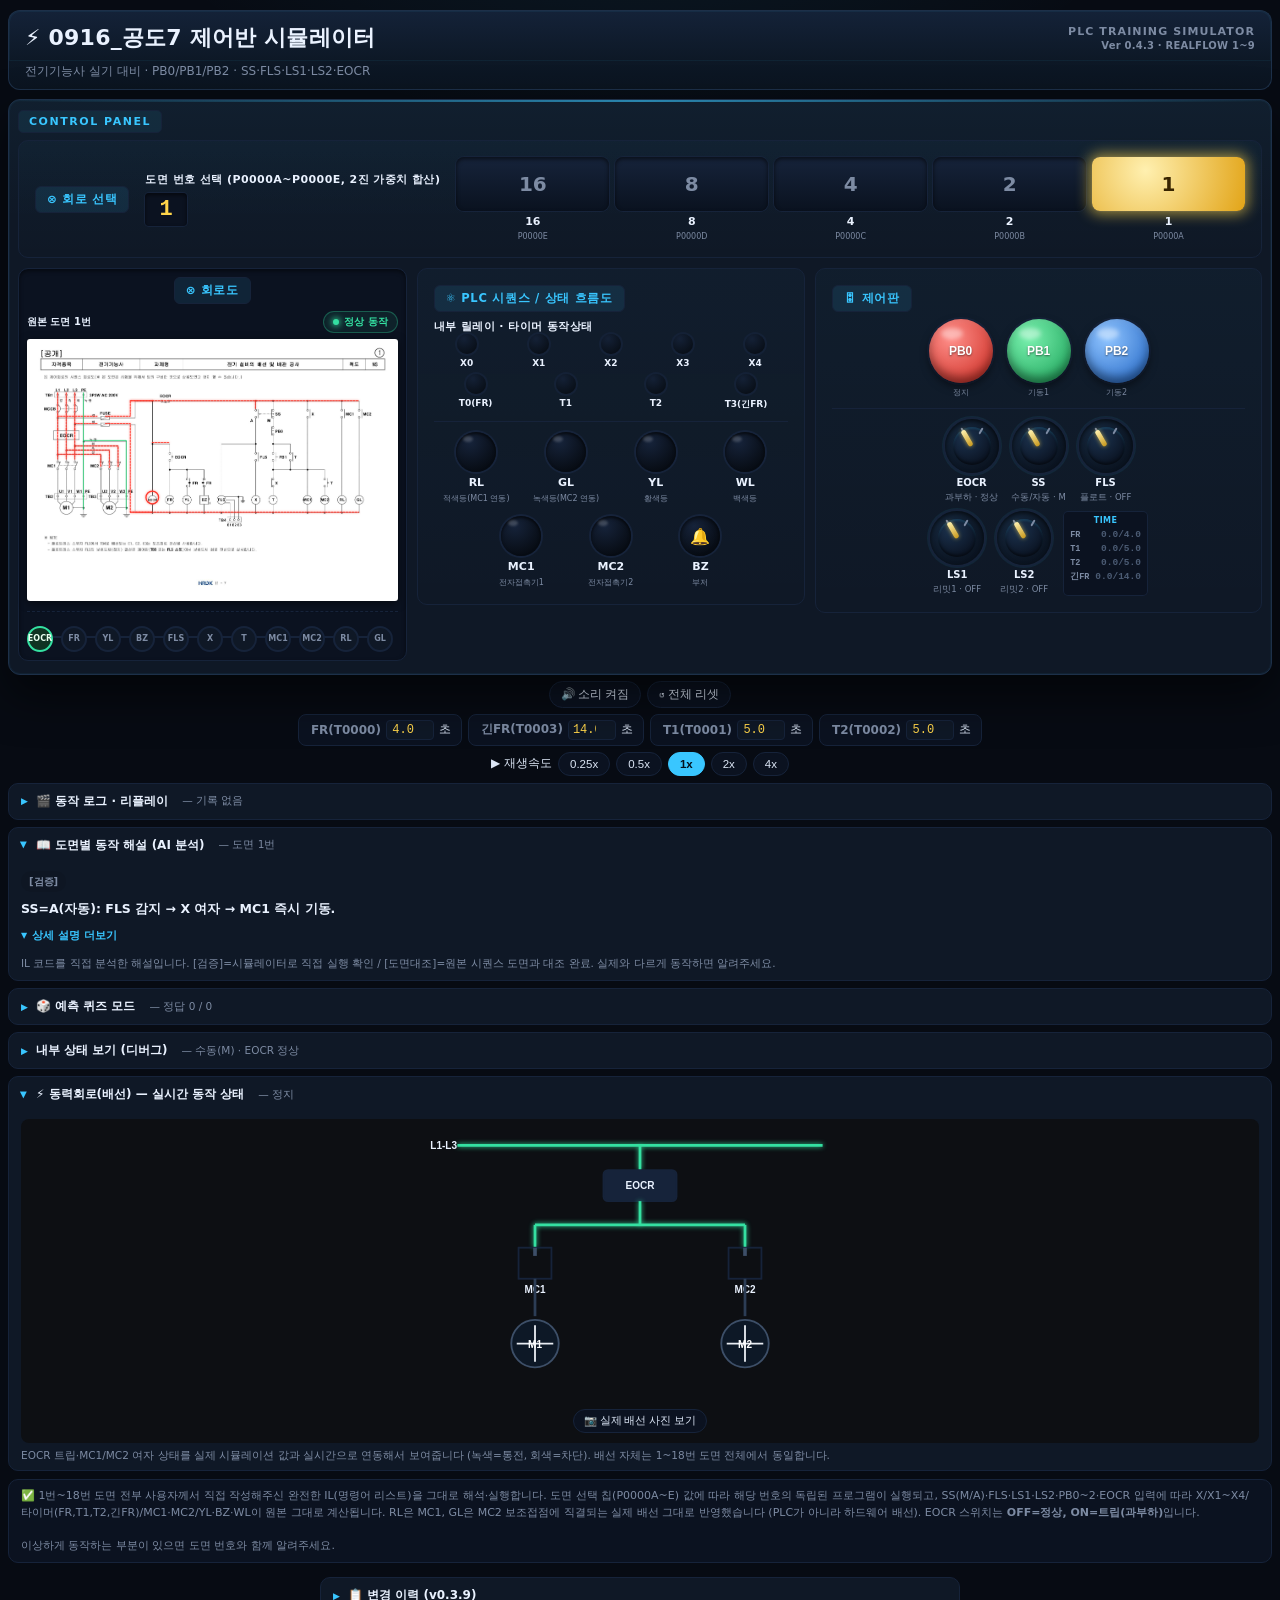
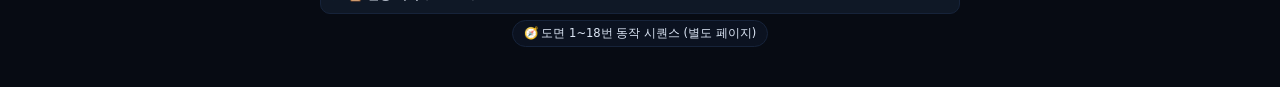
==== commit cfb41561: "Add files via upload" ====
--- a/index.html
+++ b/index.html
@@ -222,15 +222,10 @@
 </div>
 
 <details class="status" style="max-width:640px;margin:14px auto 0;">
-  <summary>📋 변경 이력 (v0.3.14)</summary>
+  <summary>📋 변경 이력 (v0.3.9)</summary>
   <div style="font-size:12px;line-height:1.7;margin-top:6px;">
     <!-- ⚠️ 버전 규칙: 업데이트할 때마다 반드시 0.0.1씩만 증가시킬 것. 0.1.0 단위로 올리지 말 것 (사용자 지정 규칙, 2025-09-18 확정). -->
     <div style="color:var(--muted);font-size:10.5px;margin-bottom:6px;">※ 버전은 업데이트마다 0.0.1씩 증가합니다.</div>
-    <b>v0.3.14</b> — 🔧 원본 도면 재대조 수정: 주회로 MC2 3상 입력/출력 좌표를 실제 MC2 주접점 위치로 이동하고 PE를 상선에서 분리. TB1→M1/M2 보호도체(PE)를 항상 표시되는 녹색 오버레이로 추가. 도면 1 보조회로의 잘못된 EOCR 중간 가로 통전 및 A/FLS 장거리 일괄 통전을 제거하고 접점 구간별 표시로 분리<br>
-    <b>v0.3.13</b> — 🧭 원본 도면 1번 배선 재대조: FUSE 상·하단 제어전원 경로를 FUSE 전/후 두 구간으로 분리해 원본 배선 형태를 그대로 표시. EOCR 전원측 중간 분기에서 자동(A)·FLS 가지로 이어지는 실제 가로 배선을 추가. 주회로 MC1 위치는 유지하고 MC2 입력 3상 교차배선의 끝점을 MC2 주접점 단자까지 연장하여 짧게 끊겨 보이던 오버레이 수정. 접지선(PE)은 후속 전체 도면 공통 녹색 오버레이 적용을 위한 기준 경로 점검<br>
-    <b>v0.3.12</b> — 🔧 원본 도면 기준 통전 표시 재정비: 2~18번 보조회로에서 하단 공통선과 좌측 귀환선을 상시 통전으로 칠하던 처리를 제거하고 실제 부하가 하나 이상 여자될 때만 귀환 전류를 표시하도록 변경. 중간 수평 분기는 양 끝 회로 상태가 모두 성립할 때만 표시하는 보수적 판정을 유지하여 A/M·접점 사이의 비접속 구간으로 빨간선이 번지는 현상을 추가 억제. 원본 JPG 검출 좌표를 그대로 사용하여 검은 배선 중심과 오버레이 정렬 유지<br>
-    <b>v0.3.11</b> — 🧭 도면 통전 오버레이 전면 재검토: 1~18번 원본 회로도 JPG의 검은 배선 좌표를 기준으로 주회로·보조회로 오버레이 정렬을 다시 점검하고, 2~18번 보조회로의 중간 수평선을 기존 “구간 안의 출력 하나라도 ON이면 전체 점등” 방식에서 “양 끝 실제 분기 상태가 모두 성립할 때만 점등”하는 방식으로 변경. 이로써 A/M처럼 서로 다른 가지 사이, 열린 접점 너머, 인접 출력 때문에 관계없는 검은선까지 빨갛게 이어지는 현상을 억제. 전류 애니메이션 점선도 원본 검은선 중심을 확인하기 쉽도록 간격 조정<br>
-    <b>v0.3.10</b> — ⚡ 도면 통전 오버레이 수정: 2번 도면에서 이미지 선 검출 결과를 출력 상태와 단순 연결하면서 SS의 A(자동)·M(수동) 사이 비통전 구간까지 빨간선이 켜지던 오류 수정. A/M 분리 구간은 도면별 비접속 예외로 처리하여 해당 구간에 전류 애니메이션이 표시되지 않도록 변경<br>
     <b>v0.3.9</b> — 🐛 긴급 버그 수정: v0.3.8에서 DIAGRAM_ROW_LABELS를 스크립트 뒷부분에서 선언해, 도면 선택 시 "Cannot access before initialization" 오류로 전체 렌더 루프가 멈춰 스위치·버튼을 눌러도 화면이 전혀 안 바뀌던 문제 수정(선언 위치를 앞으로 이동). 실제 헤드리스 크롬으로 클릭까지 재현해 정상 동작 확인 완료. 실시간 상태 행에 전선처럼 이어지는 연결선 추가<br>
     <b>v0.3.8</b> — 원본 도면 이미지 바로 아래에 그 도면의 하단 라벨(EOCR·FR·YL·BZ·MC1... 등) 순서 그대로 실시간 상태 동그라미 행 추가(18개 도면 전부 직접 열어서 라벨 순서 확인 후 반영). 아울러 사용자가 주신 원본 IL 전체(678줄)를 자동 파싱해 저장된 데이터와 대조 검증 완료(16개 도면 100% 일치, 4·7번은 이전에 고친 자기리셋 버그 수정이 유지되고 있음을 확인)<br>
     <b>v0.3.7</b> — 🎲 예측 퀴즈 모드 추가: 정답을 미리 정해두지 않고, 예측을 고르면 실제로 그 입력을 조작해서 IL 로직이 계산한 결과 그대로 채점<br>
--- a/css/style.css
+++ b/css/style.css
@@ -593,6 +593,9 @@
         drop-shadow(0 0 5px rgba(255,59,48,.55));
   }
   @keyframes dOverlayFlow{ from{stroke-dashoffset:0;} to{stroke-dashoffset:-20;} }
+
+  .diagram-overlay .ground-wire{ fill:none; stroke:#19c96b; stroke-width:3; stroke-linecap:round; opacity:0; }
+  .diagram-overlay .ground-wire.on{ opacity:.95; filter:drop-shadow(0 0 3px rgba(25,201,107,.55)); }
   .diagram-overlay .coil-ring{ fill:none; stroke:#c9ccd1; stroke-width:0; opacity:0; }
   .diagram-overlay .coil-ring.on{ stroke:#ff3b30; stroke-width:6; opacity:1; filter: drop-shadow(0 0 6px rgba(255,59,48,.55)); }
   .diagram-overlay .fr-contact{ stroke:#9aa1ab; stroke-width:4; stroke-linecap:round; opacity:.55; }
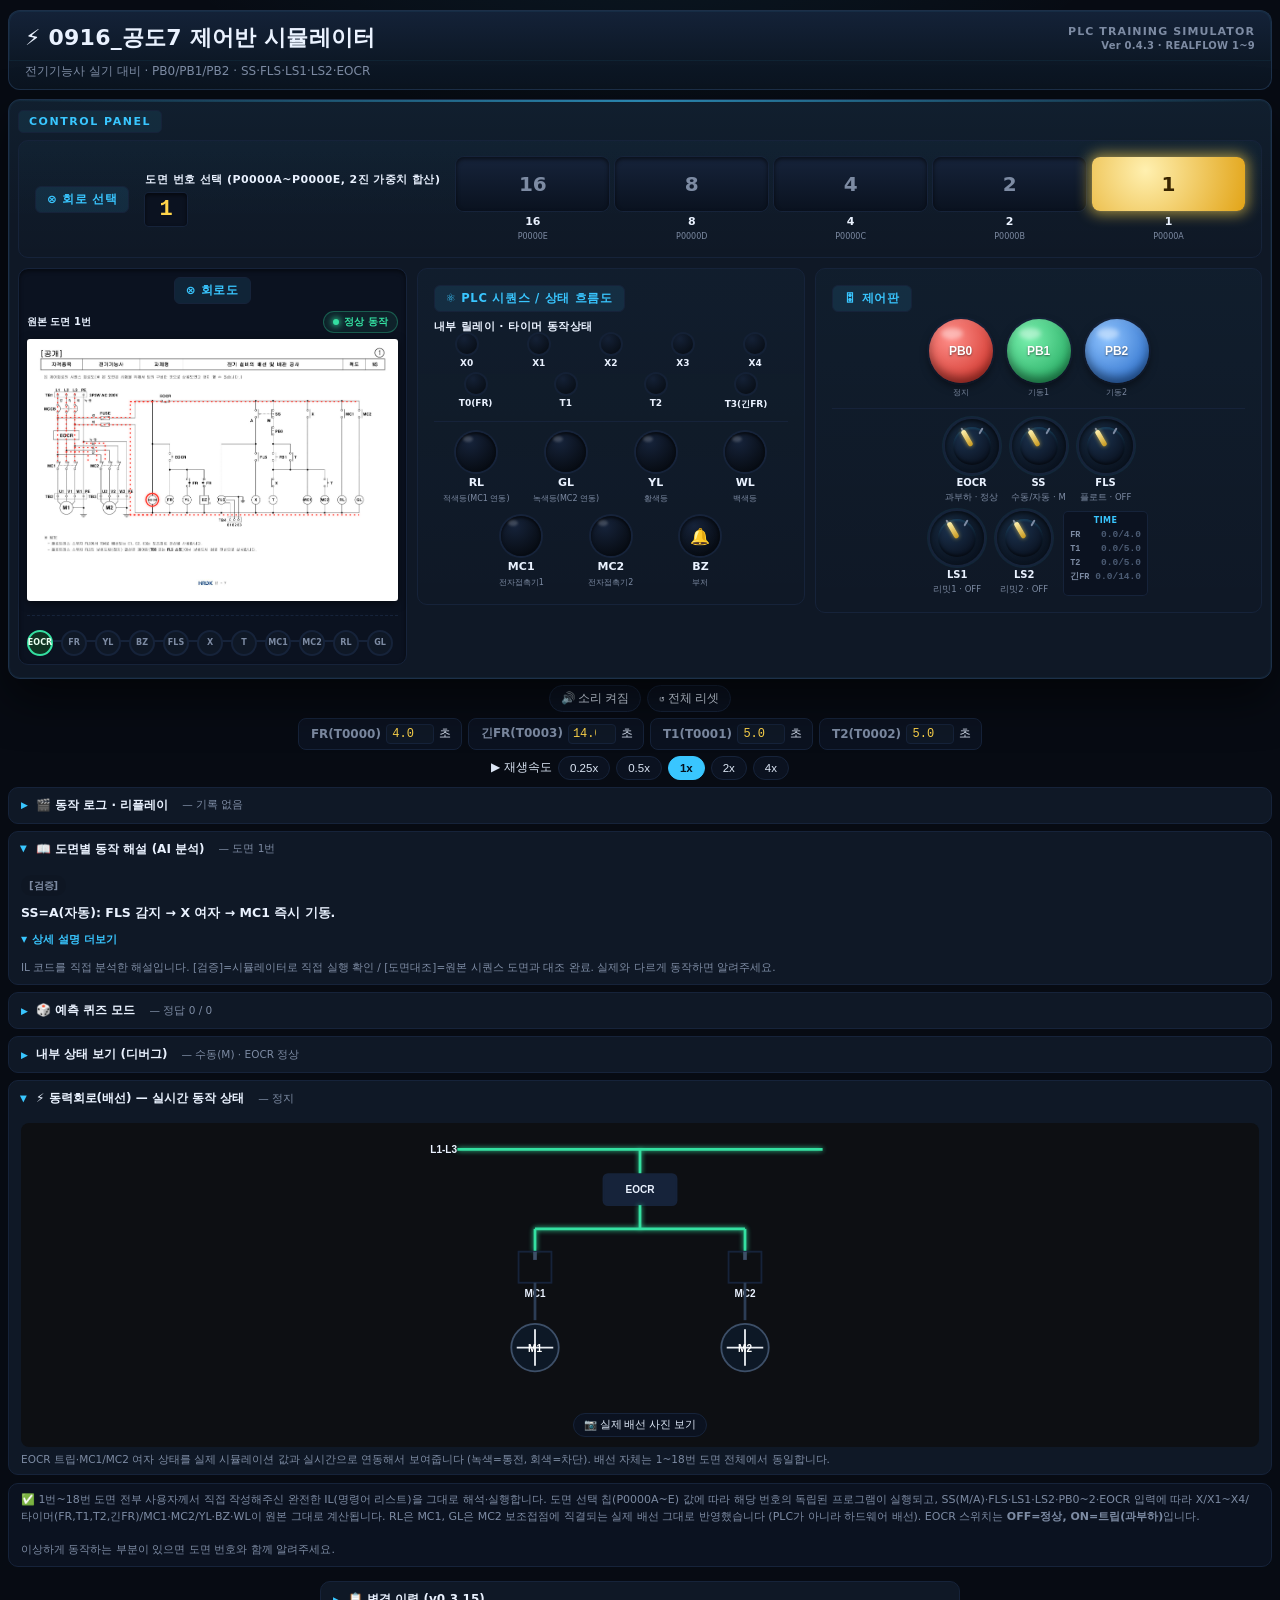
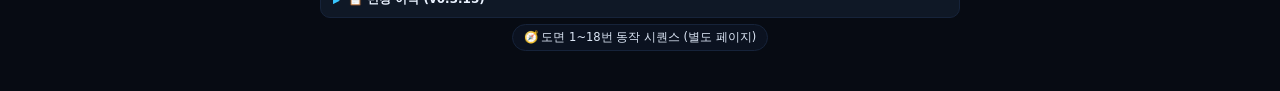
==== commit eee050fa: "Add files via upload" ====
--- a/index.html
+++ b/index.html
@@ -222,10 +222,16 @@
 </div>
 
 <details class="status" style="max-width:640px;margin:14px auto 0;">
-  <summary>📋 변경 이력 (v0.3.9)</summary>
+  <summary>📋 변경 이력 (v0.3.15)</summary>
   <div style="font-size:12px;line-height:1.7;margin-top:6px;">
     <!-- ⚠️ 버전 규칙: 업데이트할 때마다 반드시 0.0.1씩만 증가시킬 것. 0.1.0 단위로 올리지 말 것 (사용자 지정 규칙, 2025-09-18 확정). -->
     <div style="color:var(--muted);font-size:10.5px;margin-bottom:6px;">※ 버전은 업데이트마다 0.0.1씩 증가합니다.</div>
+    <b>v0.3.15</b> — 🔧 보조회로 기준 파일 반영: panel-beta-modular-fixed-1의 DIAGRAM_REAL_FLOW 실제 배선 경로를 2~18번에 적용. 기존 이미지 직선 검출/근접 출력 추정 방식 대신 도면별 실제 분기·굴곡 경로를 사용하고, 하단 공통선은 실제 운전 부하가 있을 때만 통전 표시. v0.3.14의 MC2 주회로 및 녹색 PE 오버레이는 유지<br>
+    <b>v0.3.14</b> — 🔧 원본 도면 재대조 수정: 주회로 MC2 3상 입력/출력 좌표를 실제 MC2 주접점 위치로 이동하고 PE를 상선에서 분리. TB1→M1/M2 보호도체(PE)를 항상 표시되는 녹색 오버레이로 추가. 도면 1 보조회로의 잘못된 EOCR 중간 가로 통전 및 A/FLS 장거리 일괄 통전을 제거하고 접점 구간별 표시로 분리<br>
+    <b>v0.3.13</b> — 🧭 원본 도면 1번 배선 재대조: FUSE 상·하단 제어전원 경로를 FUSE 전/후 두 구간으로 분리해 원본 배선 형태를 그대로 표시. EOCR 전원측 중간 분기에서 자동(A)·FLS 가지로 이어지는 실제 가로 배선을 추가. 주회로 MC1 위치는 유지하고 MC2 입력 3상 교차배선의 끝점을 MC2 주접점 단자까지 연장하여 짧게 끊겨 보이던 오버레이 수정. 접지선(PE)은 후속 전체 도면 공통 녹색 오버레이 적용을 위한 기준 경로 점검<br>
+    <b>v0.3.12</b> — 🔧 원본 도면 기준 통전 표시 재정비: 2~18번 보조회로에서 하단 공통선과 좌측 귀환선을 상시 통전으로 칠하던 처리를 제거하고 실제 부하가 하나 이상 여자될 때만 귀환 전류를 표시하도록 변경. 중간 수평 분기는 양 끝 회로 상태가 모두 성립할 때만 표시하는 보수적 판정을 유지하여 A/M·접점 사이의 비접속 구간으로 빨간선이 번지는 현상을 추가 억제. 원본 JPG 검출 좌표를 그대로 사용하여 검은 배선 중심과 오버레이 정렬 유지<br>
+    <b>v0.3.11</b> — 🧭 도면 통전 오버레이 전면 재검토: 1~18번 원본 회로도 JPG의 검은 배선 좌표를 기준으로 주회로·보조회로 오버레이 정렬을 다시 점검하고, 2~18번 보조회로의 중간 수평선을 기존 “구간 안의 출력 하나라도 ON이면 전체 점등” 방식에서 “양 끝 실제 분기 상태가 모두 성립할 때만 점등”하는 방식으로 변경. 이로써 A/M처럼 서로 다른 가지 사이, 열린 접점 너머, 인접 출력 때문에 관계없는 검은선까지 빨갛게 이어지는 현상을 억제. 전류 애니메이션 점선도 원본 검은선 중심을 확인하기 쉽도록 간격 조정<br>
+    <b>v0.3.10</b> — ⚡ 도면 통전 오버레이 수정: 2번 도면에서 이미지 선 검출 결과를 출력 상태와 단순 연결하면서 SS의 A(자동)·M(수동) 사이 비통전 구간까지 빨간선이 켜지던 오류 수정. A/M 분리 구간은 도면별 비접속 예외로 처리하여 해당 구간에 전류 애니메이션이 표시되지 않도록 변경<br>
     <b>v0.3.9</b> — 🐛 긴급 버그 수정: v0.3.8에서 DIAGRAM_ROW_LABELS를 스크립트 뒷부분에서 선언해, 도면 선택 시 "Cannot access before initialization" 오류로 전체 렌더 루프가 멈춰 스위치·버튼을 눌러도 화면이 전혀 안 바뀌던 문제 수정(선언 위치를 앞으로 이동). 실제 헤드리스 크롬으로 클릭까지 재현해 정상 동작 확인 완료. 실시간 상태 행에 전선처럼 이어지는 연결선 추가<br>
     <b>v0.3.8</b> — 원본 도면 이미지 바로 아래에 그 도면의 하단 라벨(EOCR·FR·YL·BZ·MC1... 등) 순서 그대로 실시간 상태 동그라미 행 추가(18개 도면 전부 직접 열어서 라벨 순서 확인 후 반영). 아울러 사용자가 주신 원본 IL 전체(678줄)를 자동 파싱해 저장된 데이터와 대조 검증 완료(16개 도면 100% 일치, 4·7번은 이전에 고친 자기리셋 버그 수정이 유지되고 있음을 확인)<br>
     <b>v0.3.7</b> — 🎲 예측 퀴즈 모드 추가: 정답을 미리 정해두지 않고, 예측을 고르면 실제로 그 입력을 조작해서 IL 로직이 계산한 결과 그대로 채점<br>
--- a/css/style.css
+++ b/css/style.css
@@ -557,7 +557,7 @@
   .diagram-image-stage{ position:relative; display:inline-block; max-width:100%; }
   .diagram-image{
     display:none;
-    max-width:100%; height:auto; vertical-align:top;
+    max-width:100%; height:auto;
     border-radius:3px;
     background:#fff;
     cursor:zoom-in;
@@ -572,7 +572,7 @@
   .diagram-overlay .rail{ stroke:#c9ccd1; stroke-width:5; opacity:0; }
   .diagram-overlay .rail.on{
      stroke:#ff3b30; stroke-width:3; opacity:.9; 
-     stroke-dasharray:8 6; animation:dOverlayFlow .65s linear infinite;
+     stroke-dasharray:3 17; animation:dOverlayFlow .65s linear infinite;
      filter:
         drop-shadow(0 0 2px rgba(255,59,48,.9)) 
         drop-shadow(0 0 5px rgba(255,59,48,.45));
@@ -582,7 +582,7 @@
     opacity:1;
 
     /* 짧은 전류 입자 */
-    stroke-dasharray:8 6;
+    stroke-dasharray:3 17;
 
     /* 실제 흐르는 느낌 */
     animation:dOverlayFlow .65s linear infinite;
@@ -593,9 +593,6 @@
         drop-shadow(0 0 5px rgba(255,59,48,.55));
   }
   @keyframes dOverlayFlow{ from{stroke-dashoffset:0;} to{stroke-dashoffset:-20;} }
-
-  .diagram-overlay .ground-wire{ fill:none; stroke:#19c96b; stroke-width:3; stroke-linecap:round; opacity:0; }
-  .diagram-overlay .ground-wire.on{ opacity:.95; filter:drop-shadow(0 0 3px rgba(25,201,107,.55)); }
   .diagram-overlay .coil-ring{ fill:none; stroke:#c9ccd1; stroke-width:0; opacity:0; }
   .diagram-overlay .coil-ring.on{ stroke:#ff3b30; stroke-width:6; opacity:1; filter: drop-shadow(0 0 6px rgba(255,59,48,.55)); }
   .diagram-overlay .fr-contact{ stroke:#9aa1ab; stroke-width:4; stroke-linecap:round; opacity:.55; }
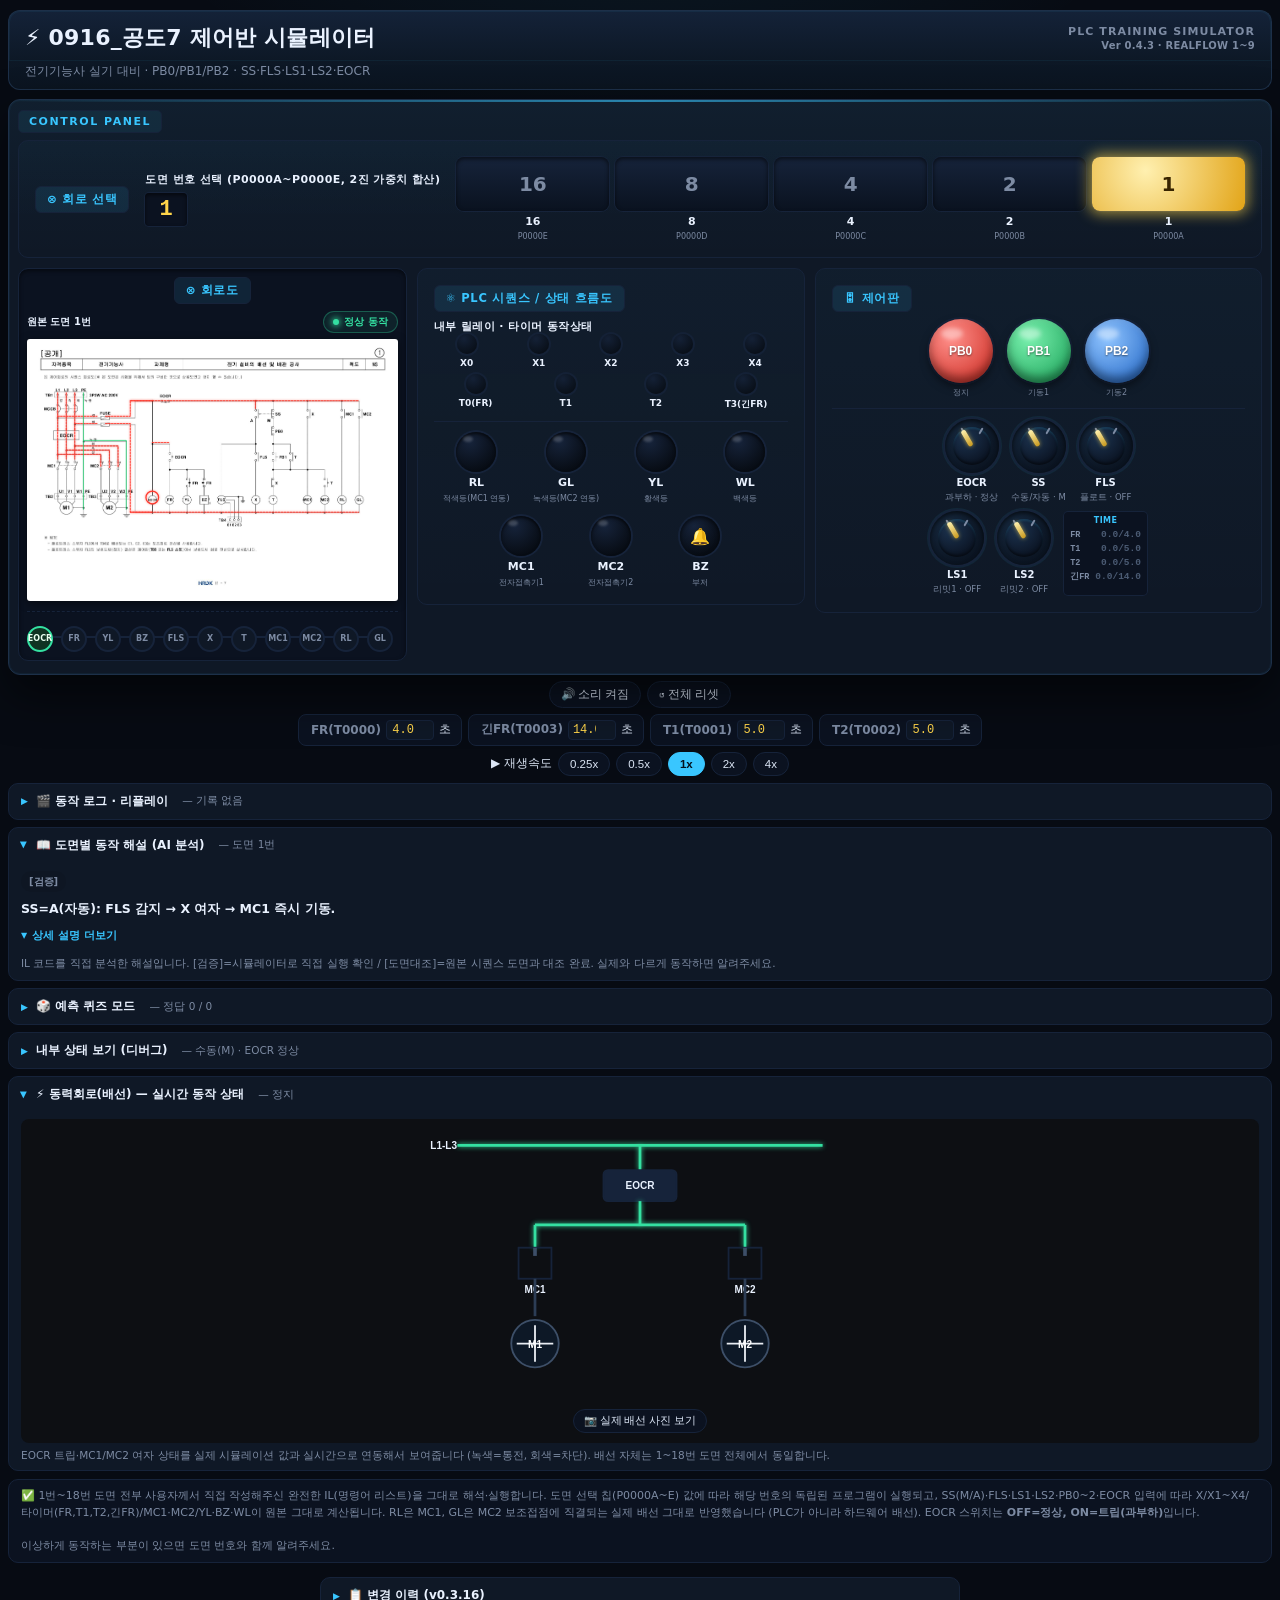
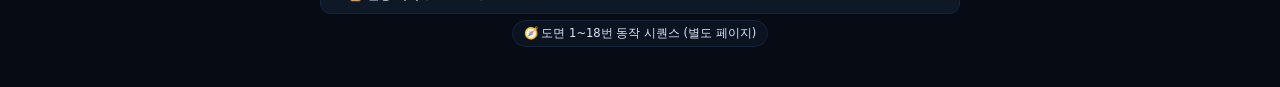
==== commit fe99d8ca: "Add files via upload" ====
--- a/index.html
+++ b/index.html
@@ -222,7 +222,7 @@
 </div>
 
 <details class="status" style="max-width:640px;margin:14px auto 0;">
-  <summary>📋 변경 이력 (v0.3.15)</summary>
+  <summary>📋 변경 이력 (v0.3.16)</summary>
   <div style="font-size:12px;line-height:1.7;margin-top:6px;">
     <!-- ⚠️ 버전 규칙: 업데이트할 때마다 반드시 0.0.1씩만 증가시킬 것. 0.1.0 단위로 올리지 말 것 (사용자 지정 규칙, 2025-09-18 확정). -->
     <div style="color:var(--muted);font-size:10.5px;margin-bottom:6px;">※ 버전은 업데이트마다 0.0.1씩 증가합니다.</div>
--- a/css/style.css
+++ b/css/style.css
@@ -557,7 +557,7 @@
   .diagram-image-stage{ position:relative; display:inline-block; max-width:100%; }
   .diagram-image{
     display:none;
-    max-width:100%; height:auto;
+    max-width:100%; height:auto; vertical-align:top;
     border-radius:3px;
     background:#fff;
     cursor:zoom-in;
@@ -572,7 +572,7 @@
   .diagram-overlay .rail{ stroke:#c9ccd1; stroke-width:5; opacity:0; }
   .diagram-overlay .rail.on{
      stroke:#ff3b30; stroke-width:3; opacity:.9; 
-     stroke-dasharray:3 17; animation:dOverlayFlow .65s linear infinite;
+     stroke-dasharray:8 6; animation:dOverlayFlow .65s linear infinite;
      filter:
         drop-shadow(0 0 2px rgba(255,59,48,.9)) 
         drop-shadow(0 0 5px rgba(255,59,48,.45));
@@ -582,7 +582,7 @@
     opacity:1;
 
     /* 짧은 전류 입자 */
-    stroke-dasharray:3 17;
+    stroke-dasharray:8 6;
 
     /* 실제 흐르는 느낌 */
     animation:dOverlayFlow .65s linear infinite;
@@ -593,6 +593,9 @@
         drop-shadow(0 0 5px rgba(255,59,48,.55));
   }
   @keyframes dOverlayFlow{ from{stroke-dashoffset:0;} to{stroke-dashoffset:-20;} }
+
+  .diagram-overlay .ground-wire{ fill:none; stroke:#19c96b; stroke-width:3; stroke-linecap:round; opacity:0; }
+  .diagram-overlay .ground-wire.on{ opacity:.95; filter:drop-shadow(0 0 3px rgba(25,201,107,.55)); }
   .diagram-overlay .coil-ring{ fill:none; stroke:#c9ccd1; stroke-width:0; opacity:0; }
   .diagram-overlay .coil-ring.on{ stroke:#ff3b30; stroke-width:6; opacity:1; filter: drop-shadow(0 0 6px rgba(255,59,48,.55)); }
   .diagram-overlay .fr-contact{ stroke:#9aa1ab; stroke-width:4; stroke-linecap:round; opacity:.55; }
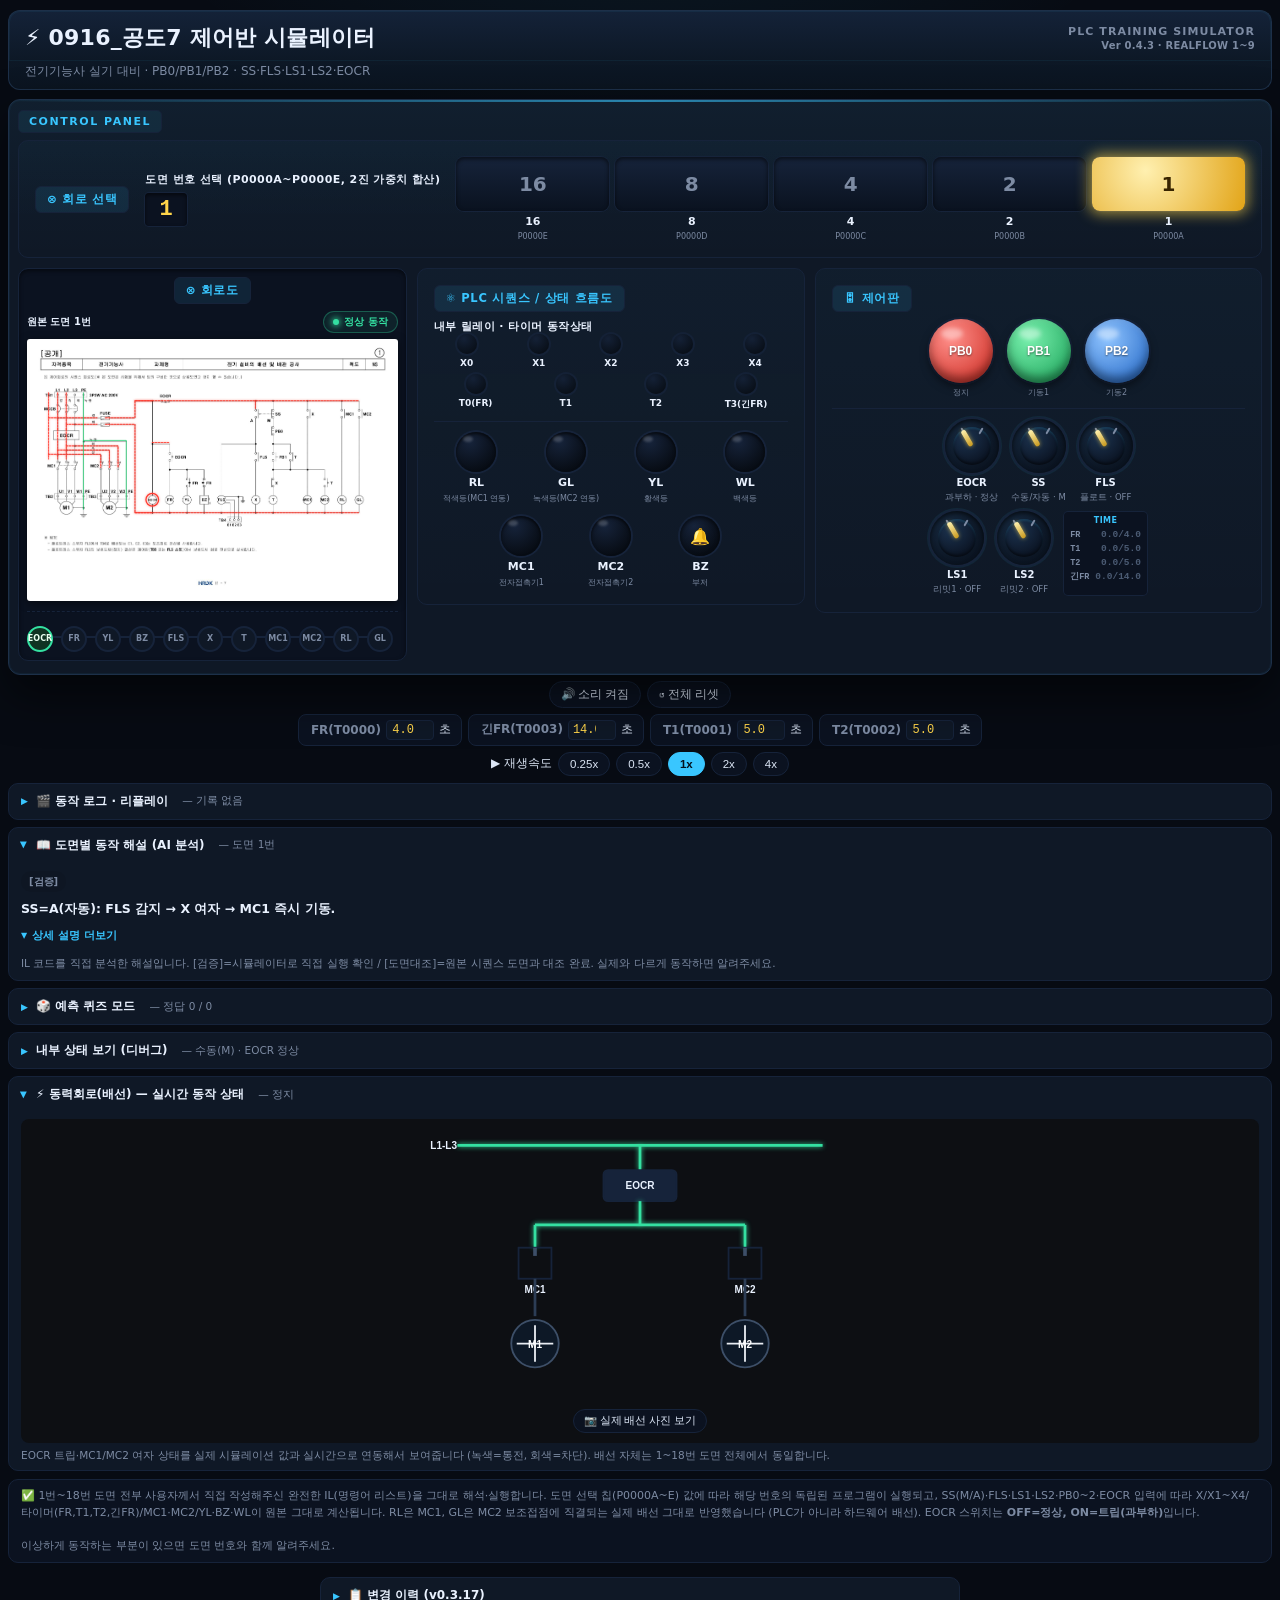
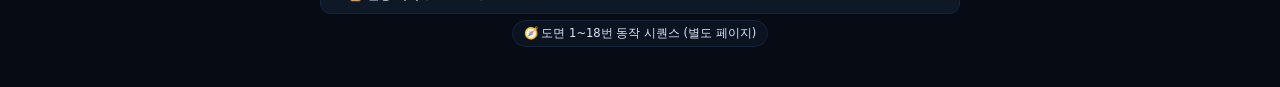
==== commit fb25efc2: "Add files via upload" ====
--- a/index.html
+++ b/index.html
@@ -222,10 +222,11 @@
 </div>
 
 <details class="status" style="max-width:640px;margin:14px auto 0;">
-  <summary>📋 변경 이력 (v0.3.16)</summary>
+  <summary>📋 변경 이력 (v0.3.17)</summary>
   <div style="font-size:12px;line-height:1.7;margin-top:6px;">
     <!-- ⚠️ 버전 규칙: 업데이트할 때마다 반드시 0.0.1씩만 증가시킬 것. 0.1.0 단위로 올리지 말 것 (사용자 지정 규칙, 2025-09-18 확정). -->
     <div style="color:var(--muted);font-size:10.5px;margin-bottom:6px;">※ 버전은 업데이트마다 0.0.1씩 증가합니다.</div>
+    <b>v0.3.17</b> — 🔧 도면 오버레이 전체 재점검: 1번 도면의 잘못된 EOCR 중간 가로 통전선을 제거하고 상단 제어전원에서 EOCR 원까지 직접 내려오는 전원선을 복원. 2~18번 하단 공통 귀환선을 1번과 동일하게 실제 검은선 끝까지 표시. 5번 도면 보조회로 상단 기준 Y좌표를 원본 검은선(312)으로 재정렬. 18번 상단 전원선 우측 끝을 WL 위치(1529)까지 연장. 기존 FUSE/주회로/녹색 PE 좌표 보정 유지<br>
     <b>v0.3.15</b> — 🔧 보조회로 기준 파일 반영: panel-beta-modular-fixed-1의 DIAGRAM_REAL_FLOW 실제 배선 경로를 2~18번에 적용. 기존 이미지 직선 검출/근접 출력 추정 방식 대신 도면별 실제 분기·굴곡 경로를 사용하고, 하단 공통선은 실제 운전 부하가 있을 때만 통전 표시. v0.3.14의 MC2 주회로 및 녹색 PE 오버레이는 유지<br>
     <b>v0.3.14</b> — 🔧 원본 도면 재대조 수정: 주회로 MC2 3상 입력/출력 좌표를 실제 MC2 주접점 위치로 이동하고 PE를 상선에서 분리. TB1→M1/M2 보호도체(PE)를 항상 표시되는 녹색 오버레이로 추가. 도면 1 보조회로의 잘못된 EOCR 중간 가로 통전 및 A/FLS 장거리 일괄 통전을 제거하고 접점 구간별 표시로 분리<br>
     <b>v0.3.13</b> — 🧭 원본 도면 1번 배선 재대조: FUSE 상·하단 제어전원 경로를 FUSE 전/후 두 구간으로 분리해 원본 배선 형태를 그대로 표시. EOCR 전원측 중간 분기에서 자동(A)·FLS 가지로 이어지는 실제 가로 배선을 추가. 주회로 MC1 위치는 유지하고 MC2 입력 3상 교차배선의 끝점을 MC2 주접점 단자까지 연장하여 짧게 끊겨 보이던 오버레이 수정. 접지선(PE)은 후속 전체 도면 공통 녹색 오버레이 적용을 위한 기준 경로 점검<br>
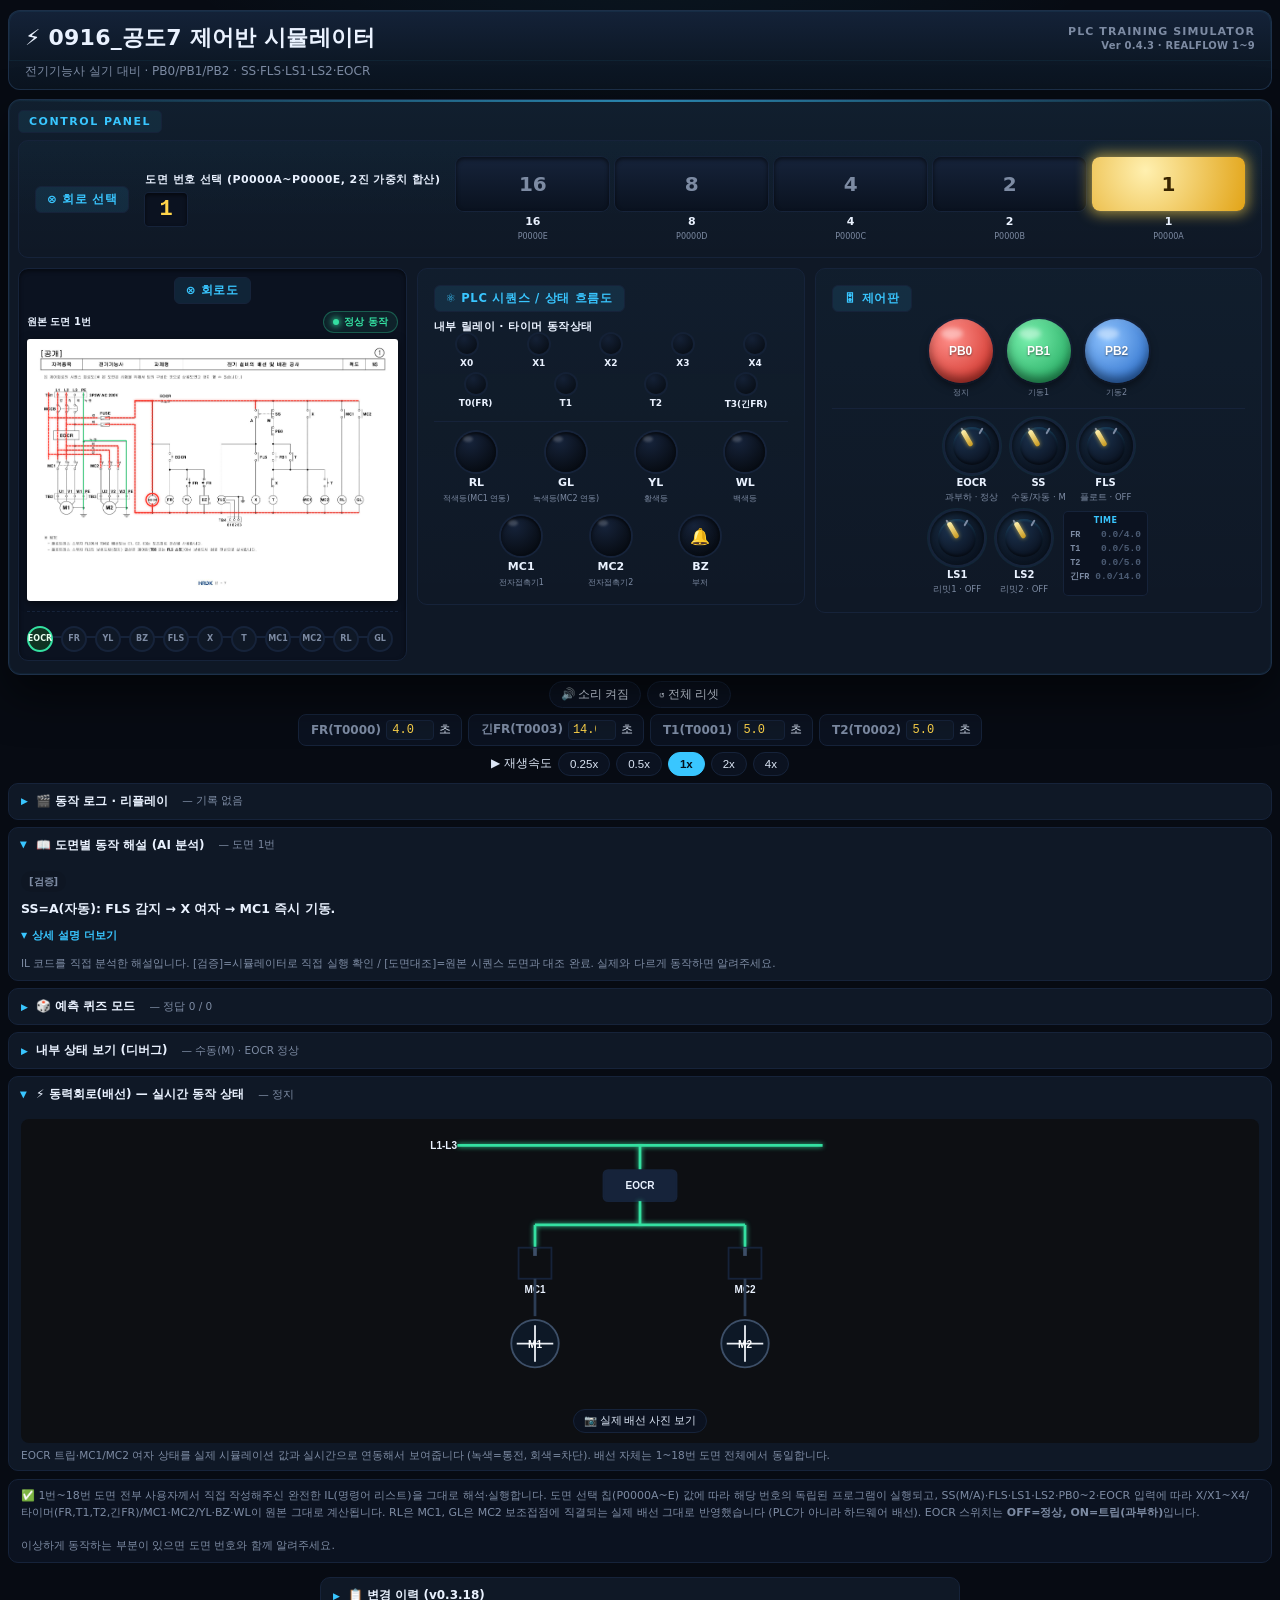
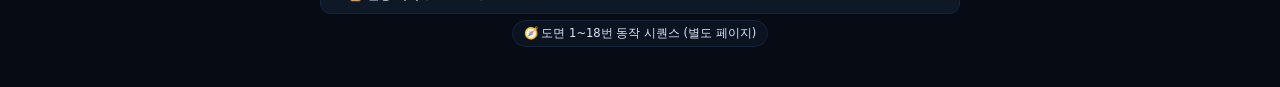
==== commit c660f03d: "Add files via upload" ====
--- a/index.html
+++ b/index.html
@@ -222,10 +222,11 @@
 </div>
 
 <details class="status" style="max-width:640px;margin:14px auto 0;">
-  <summary>📋 변경 이력 (v0.3.17)</summary>
+  <summary>📋 변경 이력 (v0.3.18)</summary>
   <div style="font-size:12px;line-height:1.7;margin-top:6px;">
     <!-- ⚠️ 버전 규칙: 업데이트할 때마다 반드시 0.0.1씩만 증가시킬 것. 0.1.0 단위로 올리지 말 것 (사용자 지정 규칙, 2025-09-18 확정). -->
     <div style="color:var(--muted);font-size:10.5px;margin-bottom:6px;">※ 버전은 업데이트마다 0.0.1씩 증가합니다.</div>
+    <b>v0.3.18</b> — 🔧 1~18번 도면 오버레이 전면 재검증: 2~18번 보조회로는 추정 꺾임 좌표 대신 각 원본 JPG에서 검출한 실제 검은 직선 좌표만 따라가도록 변경하여 5·6·18번의 선 이탈/미도달 문제를 제거. 상·하단 모선도 각 도면 실제 검출 좌표를 사용. 좌측 주회로 MC2 3상 입력/출력 X좌표를 실제 검은선(348/389/430)으로 재정렬하고 교차배선 Y좌표 및 M2 PE 좌표도 원본선에 맞춰 미세 보정. 기존 v0.3.17 변경사항 유지<br>
     <b>v0.3.17</b> — 🔧 도면 오버레이 전체 재점검: 1번 도면의 잘못된 EOCR 중간 가로 통전선을 제거하고 상단 제어전원에서 EOCR 원까지 직접 내려오는 전원선을 복원. 2~18번 하단 공통 귀환선을 1번과 동일하게 실제 검은선 끝까지 표시. 5번 도면 보조회로 상단 기준 Y좌표를 원본 검은선(312)으로 재정렬. 18번 상단 전원선 우측 끝을 WL 위치(1529)까지 연장. 기존 FUSE/주회로/녹색 PE 좌표 보정 유지<br>
     <b>v0.3.15</b> — 🔧 보조회로 기준 파일 반영: panel-beta-modular-fixed-1의 DIAGRAM_REAL_FLOW 실제 배선 경로를 2~18번에 적용. 기존 이미지 직선 검출/근접 출력 추정 방식 대신 도면별 실제 분기·굴곡 경로를 사용하고, 하단 공통선은 실제 운전 부하가 있을 때만 통전 표시. v0.3.14의 MC2 주회로 및 녹색 PE 오버레이는 유지<br>
     <b>v0.3.14</b> — 🔧 원본 도면 재대조 수정: 주회로 MC2 3상 입력/출력 좌표를 실제 MC2 주접점 위치로 이동하고 PE를 상선에서 분리. TB1→M1/M2 보호도체(PE)를 항상 표시되는 녹색 오버레이로 추가. 도면 1 보조회로의 잘못된 EOCR 중간 가로 통전 및 A/FLS 장거리 일괄 통전을 제거하고 접점 구간별 표시로 분리<br>
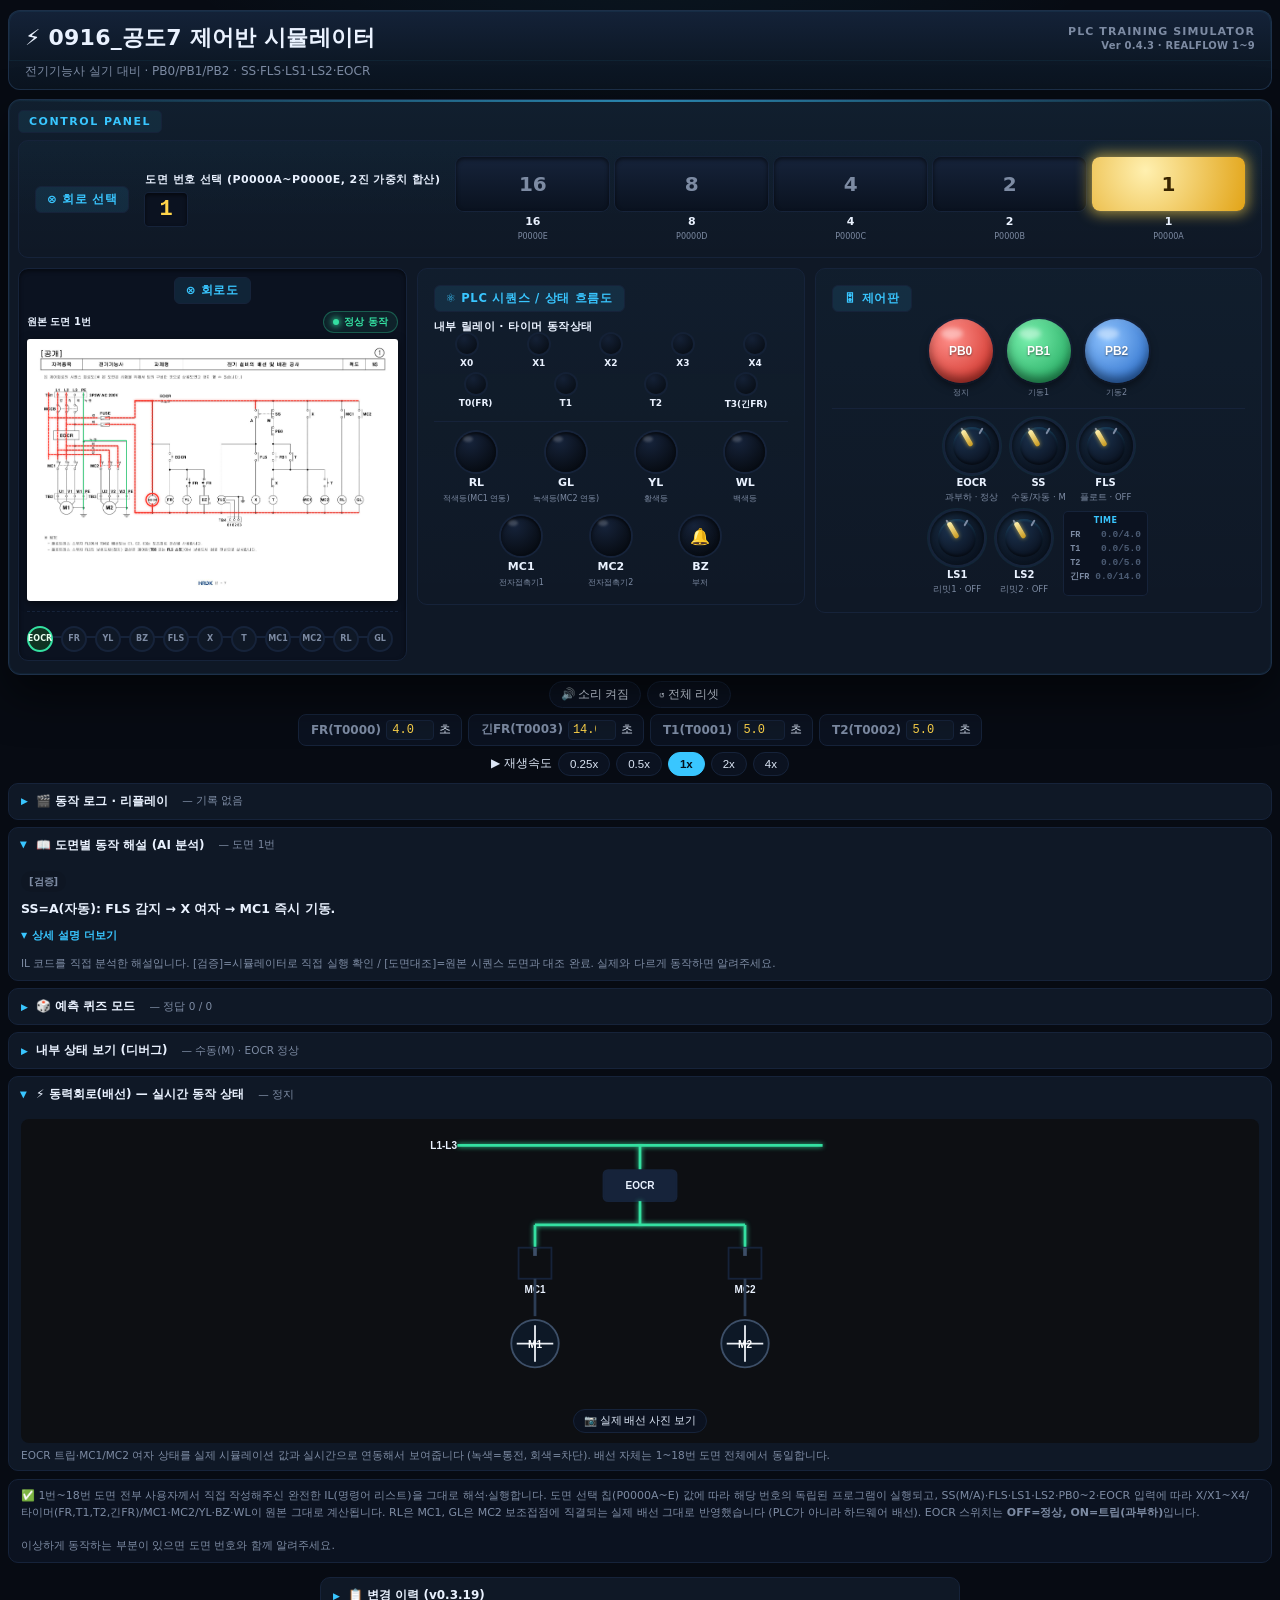
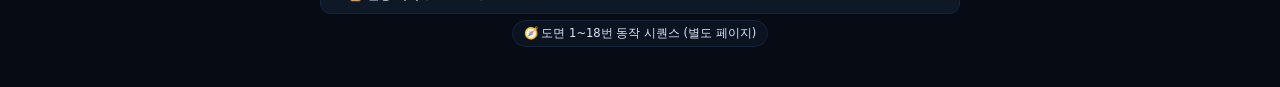
==== commit dd5c1189: "Add files via upload" ====
--- a/index.html
+++ b/index.html
@@ -222,10 +222,11 @@
 </div>
 
 <details class="status" style="max-width:640px;margin:14px auto 0;">
-  <summary>📋 변경 이력 (v0.3.18)</summary>
+  <summary>📋 변경 이력 (v0.3.19)</summary>
   <div style="font-size:12px;line-height:1.7;margin-top:6px;">
     <!-- ⚠️ 버전 규칙: 업데이트할 때마다 반드시 0.0.1씩만 증가시킬 것. 0.1.0 단위로 올리지 말 것 (사용자 지정 규칙, 2025-09-18 확정). -->
     <div style="color:var(--muted);font-size:10.5px;margin-bottom:6px;">※ 버전은 업데이트마다 0.0.1씩 증가합니다.</div>
+    <b>v0.3.19</b> — 🔧 주회로 TB1 오버레이 기준점 수정: 잘못 사용하던 TB1 글자 위치(x102)를 제거하고 L1/L2/L3 실제 단자 중심(x145/186/227)에서 전원선이 시작하도록 전체 주회로·FUSE 입력·MC1/MC2 교차급전 시작점을 재정렬. PE는 실제 PE 단자(x267) 유지. 도면 5에서 문자/도형을 배선으로 오검출해 y312에 생기던 가짜 상단 빨간선을 제거하고 실제 상단 모선(y292)으로 교체. 2~18번 자동 검출 오버레이는 양 끝 전기적 기기 연결을 확인하지 못한 중간 수평선을 그리지 않도록 안전조건을 추가하여 검은선 없는 곳에 빨간선이 생기는 버그를 완화.<br>
     <b>v0.3.18</b> — 🔧 1~18번 도면 오버레이 전면 재검증: 2~18번 보조회로는 추정 꺾임 좌표 대신 각 원본 JPG에서 검출한 실제 검은 직선 좌표만 따라가도록 변경하여 5·6·18번의 선 이탈/미도달 문제를 제거. 상·하단 모선도 각 도면 실제 검출 좌표를 사용. 좌측 주회로 MC2 3상 입력/출력 X좌표를 실제 검은선(348/389/430)으로 재정렬하고 교차배선 Y좌표 및 M2 PE 좌표도 원본선에 맞춰 미세 보정. 기존 v0.3.17 변경사항 유지<br>
     <b>v0.3.17</b> — 🔧 도면 오버레이 전체 재점검: 1번 도면의 잘못된 EOCR 중간 가로 통전선을 제거하고 상단 제어전원에서 EOCR 원까지 직접 내려오는 전원선을 복원. 2~18번 하단 공통 귀환선을 1번과 동일하게 실제 검은선 끝까지 표시. 5번 도면 보조회로 상단 기준 Y좌표를 원본 검은선(312)으로 재정렬. 18번 상단 전원선 우측 끝을 WL 위치(1529)까지 연장. 기존 FUSE/주회로/녹색 PE 좌표 보정 유지<br>
     <b>v0.3.15</b> — 🔧 보조회로 기준 파일 반영: panel-beta-modular-fixed-1의 DIAGRAM_REAL_FLOW 실제 배선 경로를 2~18번에 적용. 기존 이미지 직선 검출/근접 출력 추정 방식 대신 도면별 실제 분기·굴곡 경로를 사용하고, 하단 공통선은 실제 운전 부하가 있을 때만 통전 표시. v0.3.14의 MC2 주회로 및 녹색 PE 오버레이는 유지<br>
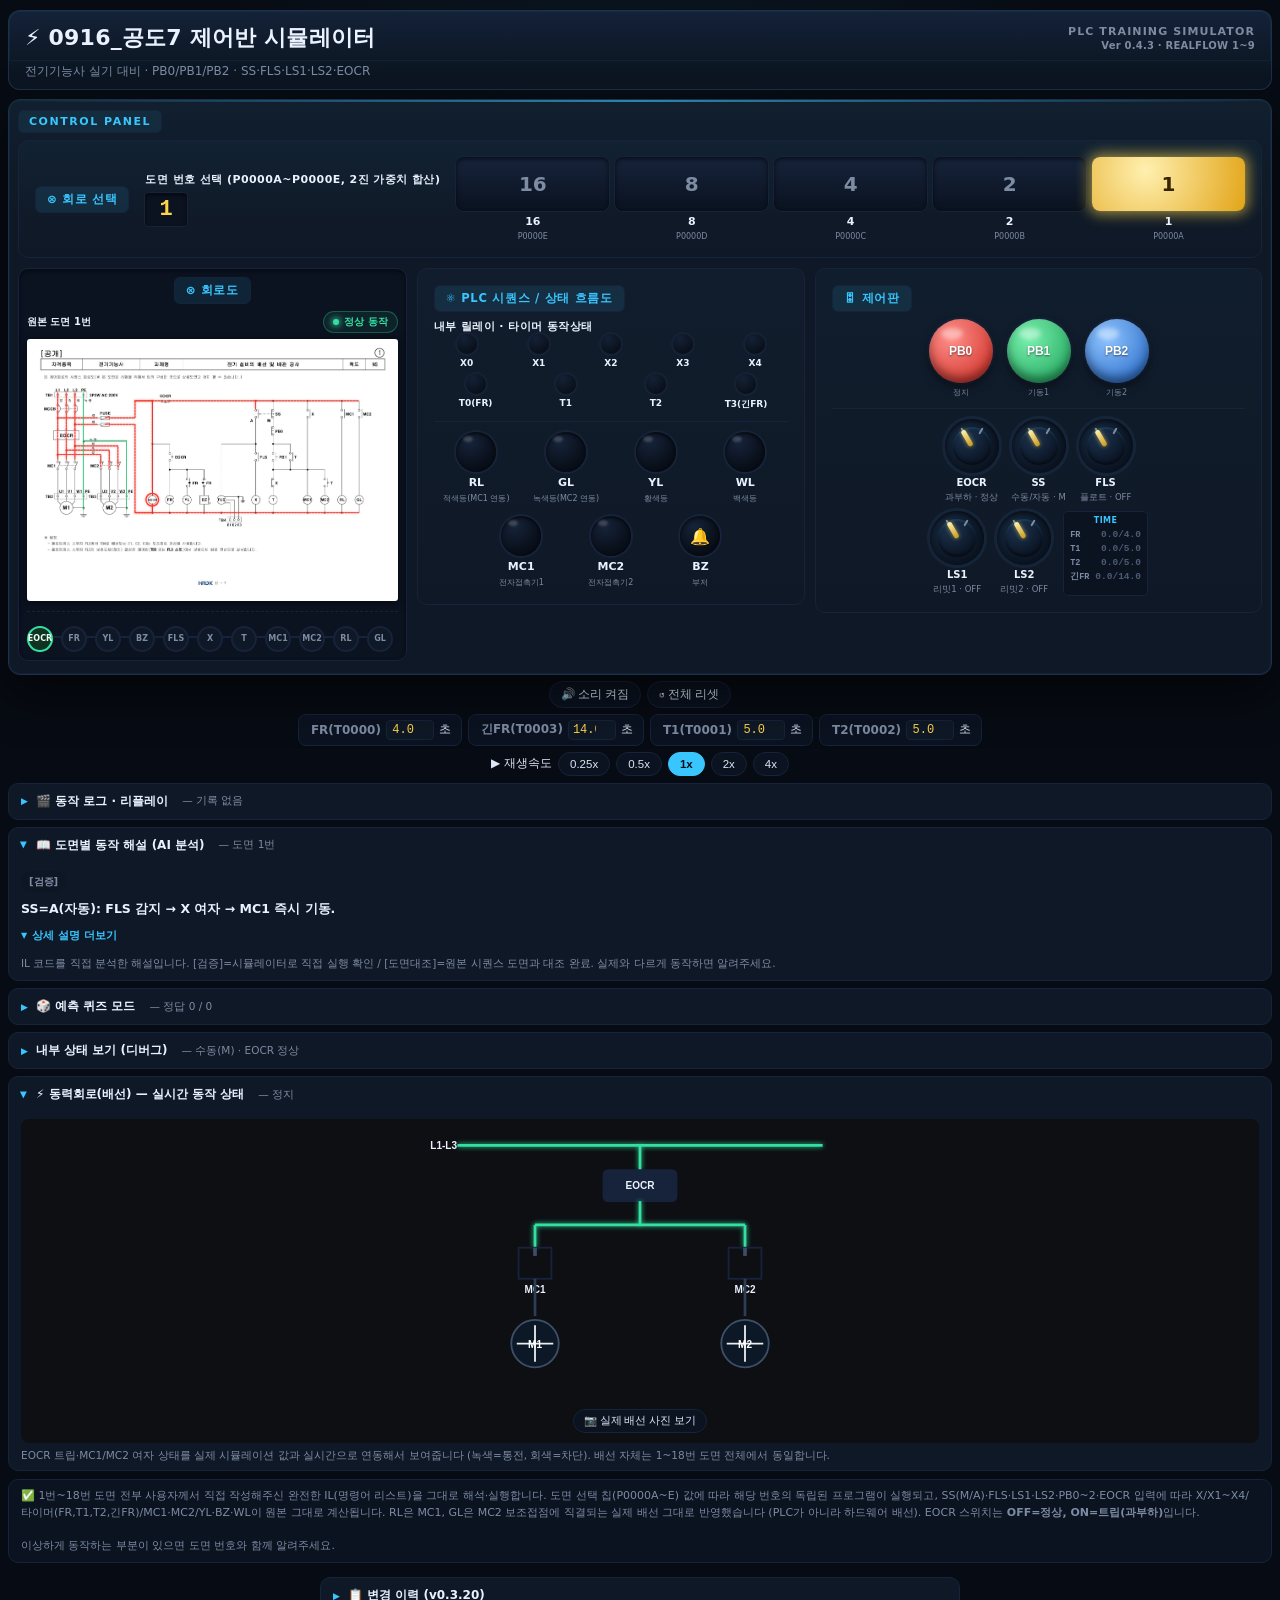
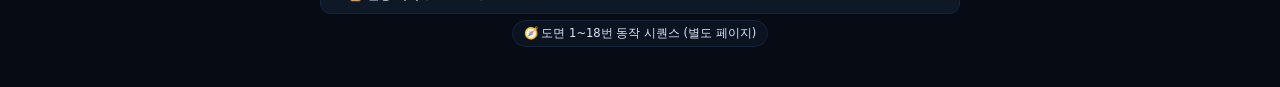
==== commit 781ffdcb: "Add files via upload" ====
--- a/index.html
+++ b/index.html
@@ -222,10 +222,11 @@
 </div>
 
 <details class="status" style="max-width:640px;margin:14px auto 0;">
-  <summary>📋 변경 이력 (v0.3.19)</summary>
+  <summary>📋 변경 이력 (v0.3.20)</summary>
   <div style="font-size:12px;line-height:1.7;margin-top:6px;">
     <!-- ⚠️ 버전 규칙: 업데이트할 때마다 반드시 0.0.1씩만 증가시킬 것. 0.1.0 단위로 올리지 말 것 (사용자 지정 규칙, 2025-09-18 확정). -->
     <div style="color:var(--muted);font-size:10.5px;margin-bottom:6px;">※ 버전은 업데이트마다 0.0.1씩 증가합니다.</div>
+    <b>v0.3.20</b> — 🔧 실제 코드 수정: 2~18번 통전 오버레이에서 이미지 자동 선 검출 방식을 제거하고 DIAGRAM_REAL_FLOW 도면별 실제 연결 경로를 다시 사용하도록 변경. 자동 검출이 TB1 글자·접점 기호를 배선으로 오인해 만들던 좌측 가짜 빨간 세로선 제거. TB1 전원 시작점은 L1/L2/L3/PE 실제 단자 중심(x145/186/227/267)만 사용. 5번 도면에 남아 있던 잘못된 y312 보조회로 기준을 실제 상단 모선 y292로 전부 교정. 2~18번 하단 귀환선과 공통선은 실제 여자 부하가 있을 때 표시하도록 복구. 도면 전환 시 오버레이 재생성 유지 및 JS 문법 검증 완료.<br>
     <b>v0.3.19</b> — 🔧 주회로 TB1 오버레이 기준점 수정: 잘못 사용하던 TB1 글자 위치(x102)를 제거하고 L1/L2/L3 실제 단자 중심(x145/186/227)에서 전원선이 시작하도록 전체 주회로·FUSE 입력·MC1/MC2 교차급전 시작점을 재정렬. PE는 실제 PE 단자(x267) 유지. 도면 5에서 문자/도형을 배선으로 오검출해 y312에 생기던 가짜 상단 빨간선을 제거하고 실제 상단 모선(y292)으로 교체. 2~18번 자동 검출 오버레이는 양 끝 전기적 기기 연결을 확인하지 못한 중간 수평선을 그리지 않도록 안전조건을 추가하여 검은선 없는 곳에 빨간선이 생기는 버그를 완화.<br>
     <b>v0.3.18</b> — 🔧 1~18번 도면 오버레이 전면 재검증: 2~18번 보조회로는 추정 꺾임 좌표 대신 각 원본 JPG에서 검출한 실제 검은 직선 좌표만 따라가도록 변경하여 5·6·18번의 선 이탈/미도달 문제를 제거. 상·하단 모선도 각 도면 실제 검출 좌표를 사용. 좌측 주회로 MC2 3상 입력/출력 X좌표를 실제 검은선(348/389/430)으로 재정렬하고 교차배선 Y좌표 및 M2 PE 좌표도 원본선에 맞춰 미세 보정. 기존 v0.3.17 변경사항 유지<br>
     <b>v0.3.17</b> — 🔧 도면 오버레이 전체 재점검: 1번 도면의 잘못된 EOCR 중간 가로 통전선을 제거하고 상단 제어전원에서 EOCR 원까지 직접 내려오는 전원선을 복원. 2~18번 하단 공통 귀환선을 1번과 동일하게 실제 검은선 끝까지 표시. 5번 도면 보조회로 상단 기준 Y좌표를 원본 검은선(312)으로 재정렬. 18번 상단 전원선 우측 끝을 WL 위치(1529)까지 연장. 기존 FUSE/주회로/녹색 PE 좌표 보정 유지<br>
